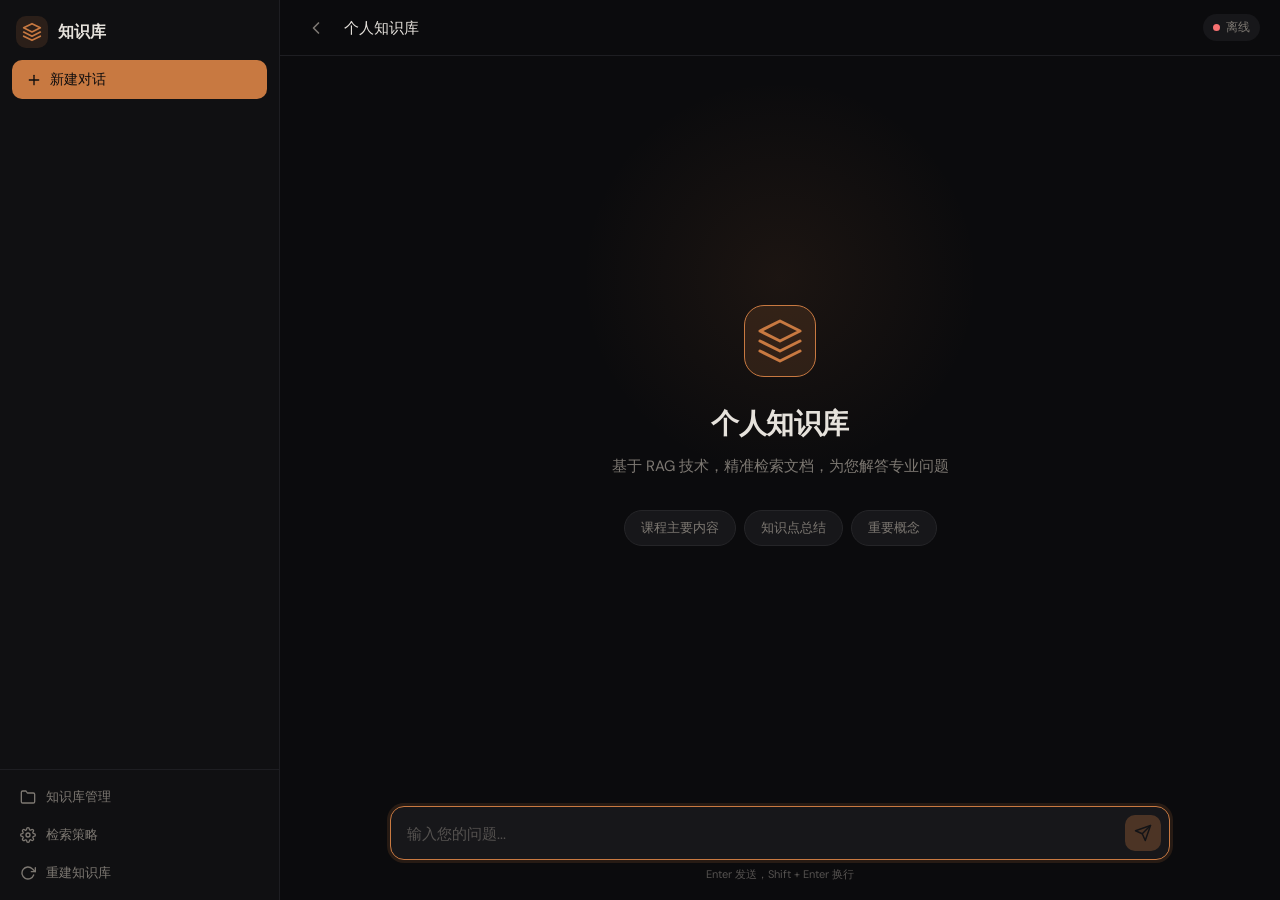
==== web/index.html @ 2bc05cbd "refactor: 重构项目为个人知识库，新增流式输出功能 1. 全局重命名项目从"智能课程助手"为"个人知识库"，包括所有文档、界面和提示词 2. 重构API配置为通用OpenAI兼容模式，替换原有" ====
<!DOCTYPE html>
<html lang="zh-CN">
<head>
    <meta charset="UTF-8">
    <meta name="viewport" content="width=device-width, initial-scale=1.0">
    <title>个人知识库</title>
    <link rel="preconnect" href="https://fonts.googleapis.com">
    <link rel="preconnect" href="https://fonts.gstatic.com" crossorigin>
    <link href="https://fonts.googleapis.com/css2?family=Outfit:wght@300;400;500;600;700&family=DM+Sans:ital,wght@0,300;0,400;0,500;1,400&display=swap" rel="stylesheet">
    <link rel="stylesheet" href="styles.css">
</head>
<body>
    <div class="app">
        <!-- 侧边栏 -->
        <aside class="sidebar" id="sidebar">
            <div class="sidebar-header">
                <div class="logo">
                    <div class="logo-icon">
                        <svg width="20" height="20" viewBox="0 0 24 24" fill="none" stroke="currentColor" stroke-width="2" stroke-linecap="round" stroke-linejoin="round">
                            <path d="M12 2L2 7l10 5 10-5-10-5z"/>
                            <path d="M2 17l10 5 10-5"/>
                            <path d="M2 12l10 5 10-5"/>
                        </svg>
                    </div>
                    <span class="logo-text">知识库</span>
                </div>
            </div>

            <button class="new-chat-btn" id="newChatBtn">
                <svg width="16" height="16" viewBox="0 0 24 24" fill="none" stroke="currentColor" stroke-width="2" stroke-linecap="round" stroke-linejoin="round">
                    <line x1="12" y1="5" x2="12" y2="19"/>
                    <line x1="5" y1="12" x2="19" y2="12"/>
                </svg>
                <span>新建对话</span>
            </button>

            <div class="session-list" id="sessionList">
                <!-- 动态填充 -->
            </div>

            <div class="sidebar-footer">
                <button class="sidebar-footer-btn" id="kbManageBtn" title="知识库管理">
                    <svg width="16" height="16" viewBox="0 0 24 24" fill="none" stroke="currentColor" stroke-width="2" stroke-linecap="round" stroke-linejoin="round">
                        <path d="M22 19a2 2 0 0 1-2 2H4a2 2 0 0 1-2-2V5a2 2 0 0 1 2-2h5l2 3h9a2 2 0 0 1 2 2z"/>
                    </svg>
                    <span>知识库管理</span>
                </button>
                <button class="sidebar-footer-btn" id="settingsBtn" title="检索策略设置">
                    <svg width="16" height="16" viewBox="0 0 24 24" fill="none" stroke="currentColor" stroke-width="2" stroke-linecap="round" stroke-linejoin="round">
                        <circle cx="12" cy="12" r="3"/>
                        <path d="M19.4 15a1.65 1.65 0 0 0 .33 1.82l.06.06a2 2 0 0 1-2.83 2.83l-.06-.06a1.65 1.65 0 0 0-1.82-.33 1.65 1.65 0 0 0-1 1.51V21a2 2 0 0 1-4 0v-.09A1.65 1.65 0 0 0 9 19.4a1.65 1.65 0 0 0-1.82.33l-.06.06a2 2 0 0 1-2.83-2.83l.06-.06A1.65 1.65 0 0 0 4.68 15a1.65 1.65 0 0 0-1.51-1H3a2 2 0 0 1 0-4h.09A1.65 1.65 0 0 0 4.6 9a1.65 1.65 0 0 0-.33-1.82l-.06-.06a2 2 0 0 1 2.83-2.83l.06.06A1.65 1.65 0 0 0 9 4.68a1.65 1.65 0 0 0 1-1.51V3a2 2 0 0 1 4 0v.09a1.65 1.65 0 0 0 1 1.51 1.65 1.65 0 0 0 1.82-.33l.06-.06a2 2 0 0 1 2.83 2.83l-.06.06A1.65 1.65 0 0 0 19.4 9a1.65 1.65 0 0 0 1.51 1H21a2 2 0 0 1 0 4h-.09a1.65 1.65 0 0 0-1.51 1z"/>
                    </svg>
                    <span>检索策略</span>
                </button>
                <button class="sidebar-footer-btn" id="rebuildBtn" title="重建知识库">
                    <svg width="16" height="16" viewBox="0 0 24 24" fill="none" stroke="currentColor" stroke-width="2" stroke-linecap="round" stroke-linejoin="round">
                        <polyline points="23 4 23 10 17 10"/>
                        <path d="M20.49 15a9 9 0 1 1-2.12-9.36L23 10"/>
                    </svg>
                    <span>重建知识库</span>
                </button>
            </div>
        </aside>

        <!-- 主内容区 -->
        <main class="main">
            <!-- 顶部栏 -->
            <header class="topbar">
                <button class="btn-icon menu-btn" id="menuBtn" title="切换侧边栏">
                    <svg width="20" height="20" viewBox="0 0 24 24" fill="none" stroke="currentColor" stroke-width="2" stroke-linecap="round" stroke-linejoin="round">
                        <polyline points="15 18 9 12 15 6"/>
                    </svg>
                </button>
                <div class="topbar-title" id="topbarTitle">个人知识库</div>
                <div class="topbar-status" id="healthIndicator">
                    <span class="status-dot"></span>
                    <span class="status-text">检查中...</span>
                </div>
            </header>

            <!-- 聊天区域 -->
            <div class="chat" id="chat">
                <div class="chat-messages" id="chatMessages">
                    <!-- 欢迎页 -->
                    <div class="welcome" id="welcome">
                        <div class="welcome-glow"></div>
                        <div class="welcome-icon">
                            <svg width="48" height="48" viewBox="0 0 24 24" fill="none" stroke="currentColor" stroke-width="1.5" stroke-linecap="round" stroke-linejoin="round">
                                <path d="M12 2L2 7l10 5 10-5-10-5z"/>
                                <path d="M2 17l10 5 10-5"/>
                                <path d="M2 12l10 5 10-5"/>
                            </svg>
                        </div>
                        <h2>个人知识库</h2>
                        <p>基于 RAG 技术，精准检索文档，为您解答专业问题</p>
                        <div class="welcome-chips">
                            <button class="chip" data-question="这门课程的主要内容是什么？">课程主要内容</button>
                            <button class="chip" data-question="请总结一下最近讲的知识点">知识点总结</button>
                            <button class="chip" data-question="有哪些重要的概念需要掌握？">重要概念</button>
                        </div>
                    </div>
                </div>
            </div>

            <!-- 输入区域 -->
            <div class="input-area">
                <div class="input-wrapper">
                    <textarea
                        id="questionInput"
                        placeholder="输入您的问题..."
                        rows="1"
                    ></textarea>
                    <button class="send-btn" id="sendBtn" disabled>
                        <svg width="18" height="18" viewBox="0 0 24 24" fill="none" stroke="currentColor" stroke-width="2" stroke-linecap="round" stroke-linejoin="round">
                            <line x1="22" y1="2" x2="11" y2="13"/>
                            <polygon points="22 2 15 22 11 13 2 9 22 2"/>
                        </svg>
                    </button>
                </div>
                <div class="input-hint">Enter 发送，Shift + Enter 换行</div>
            </div>
        </main>

        <!-- 设置面板 -->
        <div class="settings-overlay" id="settingsOverlay">
            <div class="settings-panel" id="settingsPanel">
                <div class="settings-header">
                    <h3>设置</h3>
                    <button class="btn-icon" id="settingsClose">
                        <svg width="18" height="18" viewBox="0 0 24 24" fill="none" stroke="currentColor" stroke-width="2" stroke-linecap="round" stroke-linejoin="round">
                            <line x1="18" y1="6" x2="6" y2="18"/>
                            <line x1="6" y1="6" x2="18" y2="18"/>
                        </svg>
                    </button>
                </div>
                <!-- Tab 标签 -->
                <div class="settings-tabs">
                    <button class="settings-tab active" data-tab="model">模型设置</button>
                    <button class="settings-tab" data-tab="strategy">检索策略</button>
                </div>

                <!-- 模型设置 Tab -->
                <div class="settings-body tab-panel active" id="tabModel">
                    <div class="settings-section-title">LLM 模型</div>
                    <div class="setting-group">
                        <label for="cfgLlmModel">模型名称</label>
                        <input type="text" class="setting-input" id="cfgLlmModel" placeholder="qwen3.5-122b-a10b">
                    </div>
                    <div class="setting-group">
                        <label for="cfgLlmBaseUrl">Base URL</label>
                        <input type="text" class="setting-input" id="cfgLlmBaseUrl" placeholder="OpenAI 兼容 LLM API 地址">
                    </div>
                    <div class="setting-group">
                        <label for="cfgLlmApiKey">API Key</label>
                        <div class="input-with-toggle">
                            <input type="password" class="setting-input" id="cfgLlmApiKey" placeholder="留空则不修改">
                            <button class="btn-icon toggle-key-btn" type="button" title="显示/隐藏">
                                <svg width="16" height="16" viewBox="0 0 24 24" fill="none" stroke="currentColor" stroke-width="2" stroke-linecap="round" stroke-linejoin="round"><path d="M1 12s4-8 11-8 11 8 11 8-4 8-11 8-11-8-11-8z"/><circle cx="12" cy="12" r="3"/></svg>
                            </button>
                        </div>
                    </div>
                    <div class="settings-section-title">Embedding 模型</div>
                    <div class="setting-group">
                        <label for="cfgEmbModel">模型名称</label>
                        <input type="text" class="setting-input" id="cfgEmbModel" placeholder="BAAI/bge-m3">
                    </div>
                    <div class="setting-group">
                        <label for="cfgEmbBaseUrl">Base URL</label>
                        <input type="text" class="setting-input" id="cfgEmbBaseUrl" placeholder="OpenAI 兼容嵌入 API 地址">
                    </div>
                    <div class="setting-group">
                        <label for="cfgEmbApiKey">API Key</label>
                        <div class="input-with-toggle">
                            <input type="password" class="setting-input" id="cfgEmbApiKey" placeholder="留空则不修改">
                            <button class="btn-icon toggle-key-btn" type="button" title="显示/隐藏">
                                <svg width="16" height="16" viewBox="0 0 24 24" fill="none" stroke="currentColor" stroke-width="2" stroke-linecap="round" stroke-linejoin="round"><path d="M1 12s4-8 11-8 11 8 11 8-4 8-11 8-11-8-11-8z"/><circle cx="12" cy="12" r="3"/></svg>
                            </button>
                        </div>
                    </div>
                    <div class="settings-section-title">Reranker</div>
                    <div class="setting-group">
                        <label for="cfgRerankerModel">模型名称</label>
                        <input type="text" class="setting-input" id="cfgRerankerModel" placeholder="BAAI/bge-reranker-v2-m3">
                    </div>
                    <button class="save-config-btn" id="saveConfigBtn" type="button">保存配置</button>
                </div>

                <!-- 检索策略 Tab -->
                <div class="settings-body tab-panel" id="tabStrategy">
                    <div class="setting-group">
                        <label>检索方式</label>
                        <div class="custom-select" id="retrievalStrategySelect" data-value="default">
                            <button class="custom-select-trigger" type="button">
                                <span class="custom-select-label">默认（向量检索）</span>
                                <svg class="custom-select-arrow" width="12" height="8" viewBox="0 0 12 8"><path d="M1 1.5L6 6.5L11 1.5" stroke="currentColor" stroke-width="1.5" stroke-linecap="round" stroke-linejoin="round" fill="none"/></svg>
                            </button>
                            <div class="custom-select-menu">
                                <div class="custom-select-option selected" data-value="default">
                                    <span class="option-label">默认（向量检索）</span>
                                    <span class="option-info" data-tip="使用 FAISS 向量相似度搜索，将问题与文档片段进行语义匹配，适合大多数场景">?</span>
                                </div>
                                <div class="custom-select-option" data-value="hybrid">
                                    <span class="option-label">混合检索（向量 + BM25）</span>
                                    <span class="option-info" data-tip="结合向量语义检索与 BM25 关键词检索，通过 RRF 融合排序，对专有名词和精确匹配更有效">?</span>
                                </div>
                            </div>
                        </div>
                    </div>
                    <div class="setting-group">
                        <label>预检索优化</label>
                        <div class="custom-select" id="preRetrievalSelect" data-value="none">
                            <button class="custom-select-trigger" type="button">
                                <span class="custom-select-label">无</span>
                                <svg class="custom-select-arrow" width="12" height="8" viewBox="0 0 12 8"><path d="M1 1.5L6 6.5L11 1.5" stroke="currentColor" stroke-width="1.5" stroke-linecap="round" stroke-linejoin="round" fill="none"/></svg>
                            </button>
                            <div class="custom-select-menu">
                                <div class="custom-select-option selected" data-value="none">
                                    <span class="option-label">无</span>
                                    <span class="option-info" data-tip="直接使用原始问题进行检索，不做任何预处理">?</span>
                                </div>
                                <div class="custom-select-option" data-value="rewrite">
                                    <span class="option-label">查询改写</span>
                                    <span class="option-info" data-tip="由 LLM 将口语化问题改写为规范检索词，消除指代歧义、补全省略上下文，适合多轮追问">?</span>
                                </div>
                                <div class="custom-select-option" data-value="hyde">
                                    <span class="option-label">HyDE</span>
                                    <span class="option-info" data-tip="LLM 先生成一段假设性回答，再用该回答的向量去检索，提升语义匹配精度。注意：与混合检索互斥">?</span>
                                </div>
                            </div>
                        </div>
                    </div>
                    <div class="setting-group">
                        <label>后检索优化</label>
                        <div class="custom-select" id="postRetrievalSelect" data-value="none">
                            <button class="custom-select-trigger" type="button">
                                <span class="custom-select-label">无</span>
                                <svg class="custom-select-arrow" width="12" height="8" viewBox="0 0 12 8"><path d="M1 1.5L6 6.5L11 1.5" stroke="currentColor" stroke-width="1.5" stroke-linecap="round" stroke-linejoin="round" fill="none"/></svg>
                            </button>
                            <div class="custom-select-menu">
                                <div class="custom-select-option selected" data-value="none">
                                    <span class="option-label">无</span>
                                    <span class="option-info" data-tip="直接使用检索返回的文档片段，不做额外排序">?</span>
                                </div>
                                <div class="custom-select-option" data-value="rerank">
                                    <span class="option-label">重排序</span>
                                    <span class="option-info" data-tip="使用 BGE-Reranker 交叉编码器对候选文档精排，保留最相关的 Top3，显著提升答案准确率">?</span>
                                </div>
                            </div>
                        </div>
                    </div>
                    <div class="strategy-conflict" id="strategyConflict">
                        <div class="conflict-icon">!</div>
                        <div class="conflict-text">
                            <strong>策略冲突</strong>
                            <span id="strategyConflictMsg">HyDE 与混合检索互斥：HyDE 会将问题替换为假设答案的向量，此时混合检索的 BM25 关键词匹配将失效，因此两者不能同时启用。</span>
                        </div>
                    </div>
                </div>
            </div>
        </div>

        <!-- 知识库管理面板 -->
        <div class="kb-overlay" id="kbOverlay">
            <div class="kb-panel" id="kbPanel">
                <div class="kb-panel-header">
                    <h3>知识库管理</h3>
                    <button class="btn-icon" id="kbClose">
                        <svg width="18" height="18" viewBox="0 0 24 24" fill="none" stroke="currentColor" stroke-width="2" stroke-linecap="round" stroke-linejoin="round">
                            <line x1="18" y1="6" x2="6" y2="18"/>
                            <line x1="6" y1="6" x2="18" y2="18"/>
                        </svg>
                    </button>
                </div>
                <div class="kb-panel-body">
                    <div class="kb-upload-area" id="kbUploadArea">
                        <svg width="32" height="32" viewBox="0 0 24 24" fill="none" stroke="currentColor" stroke-width="1.5" stroke-linecap="round" stroke-linejoin="round">
                            <path d="M21 15v4a2 2 0 0 1-2 2H5a2 2 0 0 1-2-2v-4"/>
                            <polyline points="17 8 12 3 7 8"/>
                            <line x1="12" y1="3" x2="12" y2="15"/>
                        </svg>
                        <p>拖拽文件到此处，或点击选择文件</p>
                        <span class="kb-upload-hint">支持 PDF / PPTX / DOCX / MD 格式</span>
                        <input type="file" id="kbFileInput" accept=".pdf,.pptx,.docx,.md" multiple hidden>
                    </div>
                    <div class="kb-file-section">
                        <div class="kb-file-section-title">文档列表</div>
                        <div class="kb-file-list" id="kbFileList">
                            <!-- 动态填充 -->
                        </div>
                    </div>
                </div>
            </div>
        </div>

        <!-- 侧边栏遮罩（移动端） -->
        <div class="sidebar-overlay" id="sidebarOverlay"></div>
    </div>

    <!-- Toast 通知 -->
    <div class="toast-container" id="toastContainer"></div>

    <script src="app.js"></script>
</body>
</html>
---- web/styles.css ----
/* ============================================================
   Design Tokens
   ============================================================ */
:root {
    /* Backgrounds */
    --bg-base: #0b0b0d;
    --bg-sidebar: #101012;
    --bg-surface: #17171a;
    --bg-elevated: #1e1e22;
    --bg-hover: #222226;
    --bg-active: #2a2a2e;

    /* Borders */
    --border-subtle: #1e1e22;
    --border-default: #252528;
    --border-strong: #333338;

    /* Accent — copper amber */
    --accent: #c87941;
    --accent-hover: #d48a52;
    --accent-dim: rgba(200, 121, 65, 0.15);
    --accent-glow: rgba(200, 121, 65, 0.25);

    /* Text */
    --text-primary: #e6e2dc;
    --text-secondary: #7d7872;
    --text-tertiary: #555250;
    --text-inverse: #0b0b0d;

    /* Status */
    --green: #4ade80;
    --green-dim: rgba(74, 222, 128, 0.12);
    --red: #f87171;
    --red-dim: rgba(248, 113, 113, 0.12);

    /* Typography */
    --font-display: 'Outfit', sans-serif;
    --font-body: 'DM Sans', 'PingFang SC', 'Microsoft YaHei', sans-serif;

    /* Spacing */
    --sidebar-w: 280px;
    --topbar-h: 56px;
    --input-area-h: 120px;

    /* Radius */
    --r-sm: 6px;
    --r-md: 10px;
    --r-lg: 14px;
    --r-xl: 20px;
    --r-full: 9999px;

    /* Transitions */
    --ease: cubic-bezier(0.4, 0, 0.2, 1);
    --t-fast: 150ms var(--ease);
    --t-normal: 250ms var(--ease);
    --t-slow: 400ms var(--ease);
}

/* ============================================================
   Reset & Base
   ============================================================ */
*, *::before, *::after {
    margin: 0;
    padding: 0;
    box-sizing: border-box;
}

html, body {
    height: 100%;
    overflow: hidden;
}

body {
    font-family: var(--font-body);
    font-size: 15px;
    line-height: 1.6;
    color: var(--text-primary);
    background: var(--bg-base);
    -webkit-font-smoothing: antialiased;
    -moz-osx-font-smoothing: grayscale;
}

::selection {
    background: var(--accent-dim);
    color: var(--text-primary);
}

::-webkit-scrollbar {
    width: 5px;
}

::-webkit-scrollbar-track {
    background: transparent;
}

::-webkit-scrollbar-thumb {
    background: var(--border-strong);
    border-radius: var(--r-full);
}

::-webkit-scrollbar-thumb:hover {
    background: var(--text-tertiary);
}

/* ============================================================
   App Layout
   ============================================================ */
.app {
    display: flex;
    height: 100vh;
    width: 100%;
}

/* ============================================================
   Sidebar
   ============================================================ */
.sidebar {
    width: var(--sidebar-w);
    min-width: var(--sidebar-w);
    height: 100vh;
    background: var(--bg-sidebar);
    border-right: 1px solid var(--border-subtle);
    display: flex;
    flex-direction: column;
    transition: transform var(--t-normal), opacity var(--t-normal);
    z-index: 100;
}

.sidebar.collapsed {
    transform: translateX(-100%);
    opacity: 0;
    position: absolute;
    pointer-events: none;
}

.sidebar-header {
    display: flex;
    align-items: center;
    justify-content: space-between;
    padding: 16px 16px 12px;
    flex-shrink: 0;
}

.logo {
    display: flex;
    align-items: center;
    gap: 10px;
}

.logo-icon {
    width: 32px;
    height: 32px;
    display: flex;
    align-items: center;
    justify-content: center;
    background: var(--accent-dim);
    border-radius: var(--r-md);
    color: var(--accent);
}

.logo-text {
    font-family: var(--font-display);
    font-size: 16px;
    font-weight: 600;
    letter-spacing: -0.01em;
}

.btn-icon {
    width: 32px;
    height: 32px;
    display: flex;
    align-items: center;
    justify-content: center;
    background: none;
    border: none;
    color: var(--text-secondary);
    border-radius: var(--r-sm);
    cursor: pointer;
    transition: background var(--t-fast), color var(--t-fast);
}

.btn-icon:hover {
    background: var(--bg-hover);
    color: var(--text-primary);
}

.new-chat-btn {
    display: flex;
    align-items: center;
    gap: 8px;
    margin: 0 12px 12px;
    padding: 10px 14px;
    background: var(--accent);
    color: var(--text-inverse);
    border: none;
    border-radius: var(--r-md);
    font-family: var(--font-body);
    font-size: 14px;
    font-weight: 500;
    cursor: pointer;
    transition: background var(--t-fast), transform var(--t-fast), box-shadow var(--t-fast);
}

.new-chat-btn:hover {
    background: var(--accent-hover);
    transform: translateY(-1px);
    box-shadow: 0 4px 16px var(--accent-glow);
}

.new-chat-btn:active {
    transform: translateY(0);
}

/* Session List */
.session-list {
    flex: 1;
    overflow-y: auto;
    padding: 0 8px;
}

.session-group-label {
    padding: 12px 12px 6px;
    font-size: 11px;
    font-weight: 600;
    text-transform: uppercase;
    letter-spacing: 0.08em;
    color: var(--text-tertiary);
}

.session-item {
    display: flex;
    align-items: center;
    gap: 10px;
    padding: 10px 12px;
    border-radius: var(--r-md);
    cursor: pointer;
    transition: background var(--t-fast);
    position: relative;
    margin-bottom: 2px;
}

.session-item:hover {
    background: var(--bg-hover);
}

.session-item.active {
    background: var(--bg-active);
}

.session-item.active::before {
    content: '';
    position: absolute;
    left: 0;
    top: 50%;
    transform: translateY(-50%);
    width: 3px;
    height: 20px;
    background: var(--accent);
    border-radius: 0 var(--r-sm) var(--r-sm) 0;
}

.session-item-icon {
    flex-shrink: 0;
    width: 18px;
    height: 18px;
    color: var(--text-tertiary);
}

.session-item-content {
    flex: 1;
    min-width: 0;
}

.session-item-title {
    font-size: 13px;
    font-weight: 450;
    color: var(--text-primary);
    white-space: nowrap;
    overflow: hidden;
    text-overflow: ellipsis;
}

.session-item-meta {
    font-size: 11px;
    color: var(--text-tertiary);
    margin-top: 1px;
}

.session-item-delete {
    flex-shrink: 0;
    width: 24px;
    height: 24px;
    display: flex;
    align-items: center;
    justify-content: center;
    background: none;
    border: none;
    color: var(--text-tertiary);
    border-radius: var(--r-sm);
    cursor: pointer;
    opacity: 0;
    transition: opacity var(--t-fast), background var(--t-fast), color var(--t-fast);
}

.session-item:hover .session-item-delete {
    opacity: 1;
}

.session-item-delete:hover {
    background: var(--red-dim);
    color: var(--red);
}

.session-list-empty {
    display: flex;
    flex-direction: column;
    align-items: center;
    justify-content: center;
    padding: 40px 20px;
    text-align: center;
}

.session-list-empty svg {
    color: var(--text-tertiary);
    margin-bottom: 12px;
    opacity: 0.5;
}

.session-list-empty p {
    font-size: 13px;
    color: var(--text-tertiary);
    line-height: 1.5;
}

/* Sidebar Footer */
.sidebar-footer {
    padding: 8px;
    border-top: 1px solid var(--border-subtle);
    flex-shrink: 0;
}

.sidebar-footer-btn {
    display: flex;
    align-items: center;
    gap: 10px;
    width: 100%;
    padding: 10px 12px;
    background: none;
    border: none;
    color: var(--text-secondary);
    font-family: var(--font-body);
    font-size: 13px;
    border-radius: var(--r-md);
    cursor: pointer;
    transition: background var(--t-fast), color var(--t-fast);
}

.sidebar-footer-btn:hover {
    background: var(--bg-hover);
    color: var(--text-primary);
}

.sidebar-footer-btn svg {
    flex-shrink: 0;
}

/* ============================================================
   Main Content
   ============================================================ */
.main {
    flex: 1;
    display: flex;
    flex-direction: column;
    min-width: 0;
    height: 100vh;
    position: relative;
}

/* Topbar */
.topbar {
    height: var(--topbar-h);
    display: flex;
    align-items: center;
    gap: 12px;
    padding: 0 20px;
    border-bottom: 1px solid var(--border-subtle);
    flex-shrink: 0;
    background: var(--bg-base);
    z-index: 10;
}

.menu-btn {
    display: flex;
}

.menu-btn svg {
    transition: transform var(--t-fast);
}

.menu-btn.flipped svg {
    transform: rotate(180deg);
}

.topbar-title {
    flex: 1;
    font-family: var(--font-display);
    font-size: 15px;
    font-weight: 500;
    color: var(--text-primary);
    white-space: nowrap;
    overflow: hidden;
    text-overflow: ellipsis;
}

.topbar-status {
    display: flex;
    align-items: center;
    gap: 6px;
    padding: 4px 10px;
    background: var(--bg-surface);
    border-radius: var(--r-full);
    font-size: 12px;
    color: var(--text-secondary);
    flex-shrink: 0;
}

.status-dot {
    width: 7px;
    height: 7px;
    border-radius: 50%;
    background: var(--text-tertiary);
    transition: background var(--t-normal);
}

.topbar-status.online .status-dot {
    background: var(--green);
    box-shadow: 0 0 6px var(--green);
}

.topbar-status.offline .status-dot {
    background: var(--red);
}

/* ============================================================
   Chat Area
   ============================================================ */
.chat {
    flex: 1;
    overflow: hidden;
    display: flex;
    flex-direction: column;
}

.chat-messages {
    flex: 1;
    overflow-y: auto;
    padding: 0;
    display: flex;
    flex-direction: column;
}

/* Welcome Screen */
.welcome {
    flex: 1;
    display: flex;
    flex-direction: column;
    align-items: center;
    justify-content: center;
    text-align: center;
    padding: 40px 24px;
    position: relative;
    animation: fadeInUp 0.6s var(--ease);
}

@keyframes fadeInUp {
    from {
        opacity: 0;
        transform: translateY(16px);
    }
    to {
        opacity: 1;
        transform: translateY(0);
    }
}

.welcome-glow {
    position: absolute;
    top: 30%;
    left: 50%;
    transform: translate(-50%, -50%);
    width: 400px;
    height: 400px;
    background: radial-gradient(circle, var(--accent-dim) 0%, transparent 70%);
    pointer-events: none;
    opacity: 0.6;
}

.welcome-icon {
    width: 72px;
    height: 72px;
    display: flex;
    align-items: center;
    justify-content: center;
    background: var(--accent-dim);
    border: 1px solid var(--accent);
    border-radius: var(--r-xl);
    color: var(--accent);
    margin-bottom: 24px;
    position: relative;
    z-index: 1;
    animation: float 4s ease-in-out infinite;
}

@keyframes float {
    0%, 100% { transform: translateY(0); }
    50% { transform: translateY(-8px); }
}

.welcome h2 {
    font-family: var(--font-display);
    font-size: 28px;
    font-weight: 600;
    letter-spacing: -0.02em;
    margin-bottom: 8px;
    position: relative;
    z-index: 1;
}

.welcome p {
    font-size: 15px;
    color: var(--text-secondary);
    max-width: 400px;
    margin-bottom: 32px;
    position: relative;
    z-index: 1;
}

.welcome-chips {
    display: flex;
    flex-wrap: wrap;
    gap: 8px;
    justify-content: center;
    position: relative;
    z-index: 1;
}

.chip {
    padding: 8px 16px;
    background: var(--bg-surface);
    border: 1px solid var(--border-default);
    border-radius: var(--r-full);
    color: var(--text-secondary);
    font-family: var(--font-body);
    font-size: 13px;
    cursor: pointer;
    transition: background var(--t-fast), border-color var(--t-fast), color var(--t-fast);
}

.chip:hover {
    background: var(--bg-hover);
    border-color: var(--accent);
    color: var(--text-primary);
}

/* Messages */
.message {
    display: flex;
    gap: 14px;
    padding: 24px 0;
    max-width: 780px;
    width: 100%;
    margin: 0 auto;
    padding-left: 24px;
    padding-right: 24px;
    animation: msgIn 0.3s var(--ease);
}

@keyframes msgIn {
    from {
        opacity: 0;
        transform: translateY(8px);
    }
    to {
        opacity: 1;
        transform: translateY(0);
    }
}

.message + .message {
    border-top: 1px solid var(--border-subtle);
}

.message-avatar {
    flex-shrink: 0;
    width: 32px;
    height: 32px;
    border-radius: var(--r-md);
    display: flex;
    align-items: center;
    justify-content: center;
    font-size: 14px;
}

.message.user .message-avatar {
    background: var(--accent-dim);
    color: var(--accent);
}

.message.assistant .message-avatar {
    background: linear-gradient(135deg, #c87941 0%, #a85d30 100%);
    color: #fff;
}

.message-body {
    flex: 1;
    min-width: 0;
}

.message-role {
    font-size: 12px;
    font-weight: 600;
    text-transform: uppercase;
    letter-spacing: 0.05em;
    margin-bottom: 4px;
}

.message.user .message-role {
    color: var(--accent);
}

.message.assistant .message-role {
    color: var(--text-secondary);
}

.message-content {
    font-size: 15px;
    line-height: 1.7;
    color: var(--text-primary);
    word-break: break-word;
}

.message-content p {
    margin-bottom: 0.6em;
}

.message-content p:last-child {
    margin-bottom: 0;
}

.message-content ul, .message-content ol {
    margin: 0.4em 0 0.6em 1.4em;
}

.message-content li {
    margin-bottom: 0.25em;
}

.message-content code {
    background: var(--bg-surface);
    padding: 2px 6px;
    border-radius: var(--r-sm);
    font-size: 0.9em;
    font-family: 'JetBrains Mono', 'Fira Code', monospace;
    color: var(--accent-hover);
}

.message-content pre {
    background: var(--bg-surface);
    border: 1px solid var(--border-default);
    border-radius: var(--r-md);
    padding: 14px 16px;
    margin: 0.6em 0;
    overflow-x: auto;
}

.message-content pre code {
    background: none;
    padding: 0;
    font-size: 13px;
    color: var(--text-primary);
}

.message-content blockquote {
    border-left: 3px solid var(--accent);
    padding-left: 14px;
    margin: 0.6em 0;
    color: var(--text-secondary);
}

.message-content strong {
    font-weight: 600;
    color: var(--text-primary);
}

.message-content table {
    width: 100%;
    border-collapse: collapse;
    margin: 0.6em 0;
    font-size: 14px;
}

.message-content th, .message-content td {
    padding: 8px 12px;
    border: 1px solid var(--border-default);
    text-align: left;
}

.message-content th {
    background: var(--bg-surface);
    font-weight: 600;
}

/* Error message */
.message.error .message-content {
    color: var(--red);
    background: var(--red-dim);
    padding: 10px 14px;
    border-radius: var(--r-md);
    border: 1px solid rgba(248, 113, 113, 0.15);
    font-size: 14px;
}

/* Sources */
.message-sources {
    margin-top: 12px;
    padding-top: 10px;
    border-top: 1px solid var(--border-subtle);
}

.sources-toggle {
    display: inline-flex;
    align-items: center;
    gap: 4px;
    background: none;
    border: none;
    color: var(--text-tertiary);
    font-family: var(--font-body);
    font-size: 12px;
    cursor: pointer;
    padding: 4px 0;
    transition: color var(--t-fast);
}

.sources-toggle:hover {
    color: var(--accent);
}

.sources-toggle svg {
    transition: transform var(--t-fast);
}

.sources-toggle.open svg {
    transform: rotate(180deg);
}

.sources-list {
    display: none;
    margin-top: 8px;
}

.sources-list.open {
    display: block;
}

.source-item {
    font-size: 12px;
    color: var(--text-tertiary);
    padding: 4px 0;
    padding-left: 12px;
    position: relative;
}

.source-item::before {
    content: '';
    position: absolute;
    left: 0;
    top: 10px;
    width: 4px;
    height: 4px;
    background: var(--accent);
    border-radius: 50%;
}

/* Typing indicator */
.typing-indicator {
    display: flex;
    align-items: center;
    gap: 14px;
    padding: 24px;
    max-width: 780px;
    width: 100%;
    margin: 0 auto;
    animation: msgIn 0.3s var(--ease);
}

.typing-dots {
    display: flex;
    gap: 4px;
    padding: 10px 14px;
    background: var(--bg-surface);
    border-radius: var(--r-lg);
    border: 1px solid var(--border-default);
}

.typing-dots span {
    width: 6px;
    height: 6px;
    background: var(--accent);
    border-radius: 50%;
    animation: dotPulse 1.4s infinite ease-in-out;
}

.typing-dots span:nth-child(2) { animation-delay: 0.15s; }
.typing-dots span:nth-child(3) { animation-delay: 0.3s; }

@keyframes dotPulse {
    0%, 60%, 100% {
        transform: scale(0.6);
        opacity: 0.4;
    }
    30% {
        transform: scale(1);
        opacity: 1;
    }
}

/* ============================================================
   Sources Panel
   ============================================================ */
.sources-panel {
    margin-top: 12px;
}

.sources-toggle {
    display: inline-flex;
    align-items: center;
    gap: 5px;
    background: none;
    border: none;
    color: var(--text-tertiary);
    font-family: var(--font-body);
    font-size: 12px;
    cursor: pointer;
    padding: 4px 0;
    transition: color var(--t-fast);
}

.sources-toggle:hover {
    color: var(--accent);
}

.sources-toggle svg {
    transition: transform var(--t-fast);
}

.sources-toggle.open svg {
    transform: rotate(180deg);
}

.sources-list {
    display: none;
    margin-top: 8px;
    padding: 12px;
    background: var(--bg-surface);
    border: 1px solid var(--border-default);
    border-radius: var(--r-lg);
    max-height: 360px;
    overflow-y: auto;
}

.sources-list.open {
    display: block;
    animation: fadeInUp 0.2s var(--ease);
}

.source-item {
    padding: 10px 0;
    border-bottom: 1px solid var(--border-subtle);
}

.source-item:last-child {
    border-bottom: none;
    padding-bottom: 0;
}

.source-item:first-child {
    padding-top: 0;
}

.source-header {
    display: flex;
    align-items: center;
    gap: 8px;
    margin-bottom: 6px;
    flex-wrap: wrap;
}

.source-rank {
    font-size: 11px;
    font-weight: 700;
    color: var(--accent);
    background: var(--accent-dim);
    padding: 1px 6px;
    border-radius: var(--r-sm);
    flex-shrink: 0;
}

.source-file {
    font-size: 12px;
    color: var(--text-secondary);
    white-space: nowrap;
    overflow: hidden;
    text-overflow: ellipsis;
}

.source-badges {
    display: flex;
    gap: 4px;
    flex-shrink: 0;
    margin-left: auto;
    flex-wrap: wrap;
}

.source-badge {
    font-size: 11px;
    padding: 1px 6px;
    border-radius: var(--r-sm);
    white-space: nowrap;
    cursor: help;
}

.source-badge.score-vector {
    color: #60a5fa;
    background: rgba(96, 165, 250, 0.1);
}

.source-badge.score-rrf {
    color: #a78bfa;
    background: rgba(167, 139, 250, 0.1);
}

.source-badge.score-rerank {
    color: var(--green);
    background: var(--green-dim);
}

.source-text {
    font-size: 12px;
    line-height: 1.6;
    color: var(--text-tertiary);
    display: -webkit-box;
    -webkit-line-clamp: 4;
    -webkit-box-orient: vertical;
    overflow: hidden;
}

/* ============================================================
   Input Area
   ============================================================ */
.input-area {
    padding: 12px 24px 16px;
    flex-shrink: 0;
    background: var(--bg-base);
}

.input-wrapper {
    display: flex;
    align-items: flex-end;
    gap: 8px;
    background: var(--bg-surface);
    border: 1px solid var(--border-default);
    border-radius: var(--r-lg);
    padding: 8px 8px 8px 16px;
    transition: border-color var(--t-fast), box-shadow var(--t-fast);
    max-width: 780px;
    margin: 0 auto;
}

.input-wrapper:focus-within {
    border-color: var(--accent);
    box-shadow: 0 0 0 3px var(--accent-dim);
}

.input-wrapper textarea {
    flex: 1;
    background: none;
    border: none;
    outline: none;
    color: var(--text-primary);
    font-family: var(--font-body);
    font-size: 15px;
    line-height: 1.5;
    resize: none;
    min-height: 24px;
    max-height: 150px;
    padding: 6px 0;
}

.input-wrapper textarea::placeholder {
    color: var(--text-tertiary);
}

.send-btn {
    flex-shrink: 0;
    width: 36px;
    height: 36px;
    display: flex;
    align-items: center;
    justify-content: center;
    background: var(--accent);
    color: var(--text-inverse);
    border: none;
    border-radius: var(--r-md);
    cursor: pointer;
    transition: background var(--t-fast), transform var(--t-fast), opacity var(--t-fast);
}

.send-btn:hover:not(:disabled) {
    background: var(--accent-hover);
    transform: scale(1.05);
}

.send-btn:active:not(:disabled) {
    transform: scale(0.95);
}

.send-btn:disabled {
    opacity: 0.3;
    cursor: not-allowed;
}

.input-hint {
    text-align: center;
    font-size: 11px;
    color: var(--text-tertiary);
    margin-top: 6px;
    max-width: 780px;
    margin-left: auto;
    margin-right: auto;
}

/* ============================================================
   Settings Panel
   ============================================================ */
.settings-overlay {
    position: fixed;
    inset: 0;
    background: rgba(0, 0, 0, 0.6);
    backdrop-filter: blur(4px);
    z-index: 200;
    display: flex;
    align-items: center;
    justify-content: center;
    opacity: 0;
    visibility: hidden;
    transition: opacity var(--t-normal), visibility var(--t-normal);
}

.settings-overlay.open {
    opacity: 1;
    visibility: visible;
}

.settings-panel {
    width: 420px;
    max-width: 90vw;
    background: var(--bg-surface);
    border: 1px solid var(--border-default);
    border-radius: var(--r-xl);
    box-shadow: 0 24px 80px rgba(0, 0, 0, 0.5);
    transform: scale(0.95) translateY(10px);
    transition: transform var(--t-normal);
}

.settings-overlay.open .settings-panel {
    transform: scale(1) translateY(0);
}

.settings-header {
    display: flex;
    align-items: center;
    justify-content: space-between;
    padding: 20px 24px 16px;
    border-bottom: 1px solid var(--border-subtle);
}

.settings-header h3 {
    font-family: var(--font-display);
    font-size: 17px;
    font-weight: 600;
}

/* Settings tabs */
.settings-tabs {
    display: flex;
    border-bottom: 1px solid var(--border-subtle);
    padding: 0 24px;
    gap: 4px;
}

.settings-tab {
    padding: 10px 16px;
    background: none;
    border: none;
    border-bottom: 2px solid transparent;
    color: var(--text-secondary);
    font-family: var(--font-body);
    font-size: 13px;
    font-weight: 500;
    cursor: pointer;
    transition: color var(--t-fast), border-color var(--t-fast);
    white-space: nowrap;
}

.settings-tab:hover {
    color: var(--text-primary);
}

.settings-tab.active {
    color: var(--accent);
    border-bottom-color: var(--accent);
}

/* Settings body / tab panels */
.settings-body {
    padding: 20px 24px 24px;
}

.tab-panel {
    display: none;
}

.tab-panel.active {
    display: block;
}

#tabModel {
    max-height: 55vh;
    overflow-y: auto;
}

.setting-group {
    margin-bottom: 20px;
}

.setting-group:last-of-type {
    margin-bottom: 0;
}

.setting-group label {
    display: block;
    font-size: 13px;
    font-weight: 500;
    color: var(--text-primary);
    margin-bottom: 6px;
}

/* Settings section title */
.settings-section-title {
    font-family: var(--font-display);
    font-size: 12px;
    font-weight: 600;
    text-transform: uppercase;
    letter-spacing: 0.08em;
    color: var(--text-tertiary);
    margin-top: 20px;
    margin-bottom: 8px;
    padding-bottom: 6px;
    border-bottom: 1px solid var(--border-subtle);
}

.settings-section-title:first-child {
    margin-top: 0;
}

/* Setting input */
.setting-input {
    width: 100%;
    padding: 10px 14px;
    background: var(--bg-elevated);
    border: 1px solid var(--border-default);
    border-radius: var(--r-lg);
    color: var(--text-primary);
    font-family: var(--font-body);
    font-size: 14px;
    transition: border-color var(--t-fast), box-shadow var(--t-fast);
}

.setting-input::placeholder {
    color: var(--text-tertiary);
}

.setting-input:focus {
    outline: none;
    border-color: var(--accent);
    box-shadow: 0 0 0 3px var(--accent-dim);
}

.input-with-toggle {
    position: relative;
    display: flex;
    align-items: center;
}

.input-with-toggle .setting-input {
    padding-right: 40px;
}

.toggle-key-btn {
    position: absolute;
    right: 6px;
    width: 28px;
    height: 28px;
}

/* Save config button */
.save-config-btn {
    width: 100%;
    padding: 10px 16px;
    margin-top: 16px;
    margin-bottom: 8px;
    background: var(--accent);
    color: var(--text-inverse);
    border: none;
    border-radius: var(--r-lg);
    font-family: var(--font-body);
    font-size: 14px;
    font-weight: 500;
    cursor: pointer;
    transition: background var(--t-fast), transform var(--t-fast), box-shadow var(--t-fast);
}

.save-config-btn:hover {
    background: var(--accent-hover);
    transform: translateY(-1px);
    box-shadow: 0 4px 16px var(--accent-glow);
}

.save-config-btn:active {
    transform: translateY(0);
}

.save-config-btn:disabled {
    opacity: 0.5;
    cursor: not-allowed;
    transform: none;
}

/* Custom Select Dropdown */
.custom-select {
    position: relative;
    width: 100%;
}

.custom-select-trigger {
    width: 100%;
    display: flex;
    align-items: center;
    justify-content: space-between;
    padding: 10px 14px;
    background: var(--bg-elevated);
    border: 1px solid var(--border-default);
    border-radius: var(--r-lg);
    color: var(--text-primary);
    font-family: var(--font-body);
    font-size: 14px;
    cursor: pointer;
    transition: border-color var(--t-fast), box-shadow var(--t-fast);
}

.custom-select-trigger:hover {
    border-color: var(--border-strong);
}

.custom-select.open .custom-select-trigger {
    border-color: var(--accent);
    box-shadow: 0 0 0 3px var(--accent-dim);
}

.custom-select-arrow {
    color: var(--text-tertiary);
    flex-shrink: 0;
    transition: transform var(--t-fast);
}

.custom-select.open .custom-select-arrow {
    transform: rotate(180deg);
}

.custom-select-menu {
    position: absolute;
    top: calc(100% + 6px);
    left: 0;
    right: 0;
    background: var(--bg-elevated);
    border: 1px solid var(--border-default);
    border-radius: var(--r-lg);
    padding: 4px;
    z-index: 10;
    opacity: 0;
    visibility: hidden;
    transform: translateY(-6px);
    transition: opacity var(--t-fast), transform var(--t-fast), visibility var(--t-fast);
    box-shadow: 0 12px 40px rgba(0, 0, 0, 0.5);
}

.custom-select.open .custom-select-menu {
    opacity: 1;
    visibility: visible;
    transform: translateY(0);
}

.custom-select-option {
    display: flex;
    align-items: center;
    justify-content: space-between;
    padding: 9px 12px;
    border-radius: var(--r-md);
    cursor: pointer;
    transition: background var(--t-fast);
    font-size: 14px;
    color: var(--text-secondary);
}

.custom-select-option:hover {
    background: var(--bg-hover);
    color: var(--text-primary);
}

.custom-select-option.selected {
    background: var(--accent-dim);
    color: var(--accent);
}

.option-label {
    flex: 1;
}

.option-info {
    flex-shrink: 0;
    width: 18px;
    height: 18px;
    display: flex;
    align-items: center;
    justify-content: center;
    font-size: 11px;
    font-weight: 600;
    color: var(--text-tertiary);
    background: var(--bg-surface);
    border: 1px solid var(--border-default);
    border-radius: 50%;
    cursor: help;
    position: relative;
    margin-left: 8px;
}

.option-info:hover {
    color: var(--accent);
    border-color: var(--accent);
}

/* Floating tooltip on info icon */
.option-info::after {
    content: attr(data-tip);
    position: absolute;
    bottom: calc(100% + 8px);
    right: -4px;
    width: 240px;
    padding: 10px 12px;
    background: var(--bg-base);
    border: 1px solid var(--border-strong);
    border-radius: var(--r-md);
    font-size: 12px;
    font-weight: 400;
    color: var(--text-primary);
    line-height: 1.5;
    white-space: normal;
    pointer-events: none;
    opacity: 0;
    transform: translateY(4px);
    transition: opacity var(--t-fast), transform var(--t-fast);
    box-shadow: 0 8px 24px rgba(0, 0, 0, 0.4);
    z-index: 20;
}

.option-info:hover::after {
    opacity: 1;
    transform: translateY(0);
}

/* Strategy conflict warning */
.strategy-conflict {
    display: none;
    align-items: flex-start;
    gap: 10px;
    margin-top: 16px;
    padding: 12px 14px;
    background: rgba(248, 113, 113, 0.06);
    border: 1px solid rgba(248, 113, 113, 0.15);
    border-radius: var(--r-lg);
    animation: fadeInUp 0.25s var(--ease);
}

.strategy-conflict.visible {
    display: flex;
}

.conflict-icon {
    flex-shrink: 0;
    width: 20px;
    height: 20px;
    display: flex;
    align-items: center;
    justify-content: center;
    background: rgba(248, 113, 113, 0.15);
    color: var(--red);
    border-radius: 50%;
    font-size: 12px;
    font-weight: 700;
    margin-top: 1px;
}

.conflict-text {
    font-size: 13px;
    line-height: 1.5;
    color: var(--text-secondary);
}

.conflict-text strong {
    display: block;
    font-size: 13px;
    color: var(--red);
    margin-bottom: 2px;
}

/* ============================================================
   Knowledge Base Management Panel
   ============================================================ */
.kb-overlay {
    position: fixed;
    inset: 0;
    background: rgba(0, 0, 0, 0.6);
    backdrop-filter: blur(4px);
    z-index: 200;
    display: flex;
    align-items: center;
    justify-content: center;
    opacity: 0;
    pointer-events: none;
    transition: opacity var(--t-normal) var(--ease);
}

.kb-overlay.open {
    opacity: 1;
    pointer-events: auto;
}

.kb-panel {
    background: var(--bg-surface);
    border: 1px solid var(--border-default);
    border-radius: var(--r-xl);
    width: 520px;
    max-width: 90vw;
    max-height: 80vh;
    display: flex;
    flex-direction: column;
    transform: scale(0.95) translateY(10px);
    transition: transform var(--t-normal) var(--ease);
    box-shadow: 0 20px 60px rgba(0, 0, 0, 0.5);
}

.kb-overlay.open .kb-panel {
    transform: scale(1) translateY(0);
}

.kb-panel-header {
    display: flex;
    align-items: center;
    justify-content: space-between;
    padding: 20px 24px 16px;
    border-bottom: 1px solid var(--border-subtle);
}

.kb-panel-header h3 {
    font-family: var(--font-display);
    font-size: 16px;
    font-weight: 600;
    color: var(--text-primary);
    margin: 0;
}

.kb-panel-body {
    padding: 20px 24px 24px;
    overflow-y: auto;
    flex: 1;
}

.kb-upload-area {
    border: 2px dashed var(--border-strong);
    border-radius: var(--r-lg);
    padding: 28px 20px;
    text-align: center;
    cursor: pointer;
    transition: border-color var(--t-fast), background var(--t-fast);
    margin-bottom: 20px;
}

.kb-upload-area:hover,
.kb-upload-area.dragover {
    border-color: var(--accent);
    background: var(--accent-dim);
}

.kb-upload-area svg {
    color: var(--text-tertiary);
    margin-bottom: 8px;
}

.kb-upload-area p {
    font-size: 14px;
    color: var(--text-secondary);
    margin: 0 0 4px;
}

.kb-upload-hint {
    font-size: 12px;
    color: var(--text-tertiary);
}

.kb-file-section-title {
    font-size: 13px;
    font-weight: 500;
    color: var(--text-tertiary);
    text-transform: uppercase;
    letter-spacing: 0.05em;
    margin-bottom: 10px;
}

.kb-file-list {
    display: flex;
    flex-direction: column;
    gap: 2px;
    max-height: 320px;
    overflow-y: auto;
}

.kb-file-item {
    display: flex;
    align-items: center;
    gap: 10px;
    padding: 10px 12px;
    border-radius: var(--r-md);
    transition: background var(--t-fast);
    position: relative;
}

.kb-file-item:hover {
    background: var(--bg-hover);
}

.kb-file-icon {
    font-size: 18px;
    flex-shrink: 0;
    width: 24px;
    text-align: center;
}

.kb-file-info {
    flex: 1;
    min-width: 0;
}

.kb-file-name {
    font-size: 13px;
    font-weight: 500;
    color: var(--text-primary);
    white-space: nowrap;
    overflow: hidden;
    text-overflow: ellipsis;
}

.kb-file-meta {
    font-size: 12px;
    color: var(--text-tertiary);
    margin-top: 1px;
}

.kb-file-delete {
    opacity: 0;
    background: none;
    border: none;
    color: var(--text-tertiary);
    cursor: pointer;
    padding: 4px;
    border-radius: var(--r-sm);
    transition: opacity var(--t-fast), color var(--t-fast), background var(--t-fast);
    flex-shrink: 0;
}

.kb-file-item:hover .kb-file-delete {
    opacity: 1;
}

.kb-file-delete:hover {
    color: var(--red);
    background: var(--red-dim);
}

.kb-empty {
    text-align: center;
    padding: 24px 0;
    color: var(--text-tertiary);
    font-size: 13px;
}

/* ============================================================
   Toast Notifications
   ============================================================ */
.toast-container {
    position: fixed;
    top: 20px;
    right: 20px;
    z-index: 300;
    display: flex;
    flex-direction: column;
    gap: 8px;
}

.toast {
    padding: 12px 18px;
    background: var(--bg-elevated);
    border: 1px solid var(--border-default);
    border-radius: var(--r-md);
    color: var(--text-primary);
    font-size: 13px;
    box-shadow: 0 8px 32px rgba(0, 0, 0, 0.4);
    animation: toastIn 0.3s var(--ease);
    max-width: 320px;
}

.toast.success {
    border-color: rgba(74, 222, 128, 0.3);
    background: linear-gradient(135deg, var(--bg-elevated), rgba(74, 222, 128, 0.05));
}

.toast.error {
    border-color: rgba(248, 113, 113, 0.3);
    background: linear-gradient(135deg, var(--bg-elevated), rgba(248, 113, 113, 0.05));
}

@keyframes toastIn {
    from {
        opacity: 0;
        transform: translateX(20px);
    }
    to {
        opacity: 1;
        transform: translateX(0);
    }
}

.toast.removing {
    animation: toastOut 0.25s var(--ease) forwards;
}

@keyframes toastOut {
    to {
        opacity: 0;
        transform: translateX(20px);
    }
}

/* ============================================================
   Sidebar Overlay (mobile)
   ============================================================ */
.sidebar-overlay {
    display: none;
    position: fixed;
    inset: 0;
    background: rgba(0, 0, 0, 0.5);
    z-index: 90;
}

/* ============================================================
   Responsive
   ============================================================ */
@media (max-width: 768px) {
    .sidebar {
        position: fixed;
        left: 0;
        top: 0;
        height: 100vh;
        transform: translateX(-100%);
        z-index: 100;
    }

    .sidebar.open {
        transform: translateX(0);
    }

    .sidebar-overlay.open {
        display: block;
    }

    .menu-btn {
        display: flex;
    }

    .message {
        padding-left: 16px;
        padding-right: 16px;
    }

    .input-area {
        padding: 10px 12px 14px;
    }

    .welcome h2 {
        font-size: 22px;
    }

    .welcome-chips {
        flex-direction: column;
        align-items: center;
    }
}

@media (max-width: 480px) {
    .topbar-status .status-text {
        display: none;
    }

    .message {
        gap: 10px;
    }

    .message-avatar {
        width: 28px;
        height: 28px;
        font-size: 12px;
    }
}

/* Streaming cursor */
@keyframes blink {
    0%, 100% { opacity: 1; }
    50% { opacity: 0; }
}

.streaming-cursor::after {
    content: '▋';
    display: inline-block;
    animation: blink 0.8s step-end infinite;
    color: #c87941;
    margin-left: 2px;
}

.sources-panel-slot:empty {
    display: none;
}
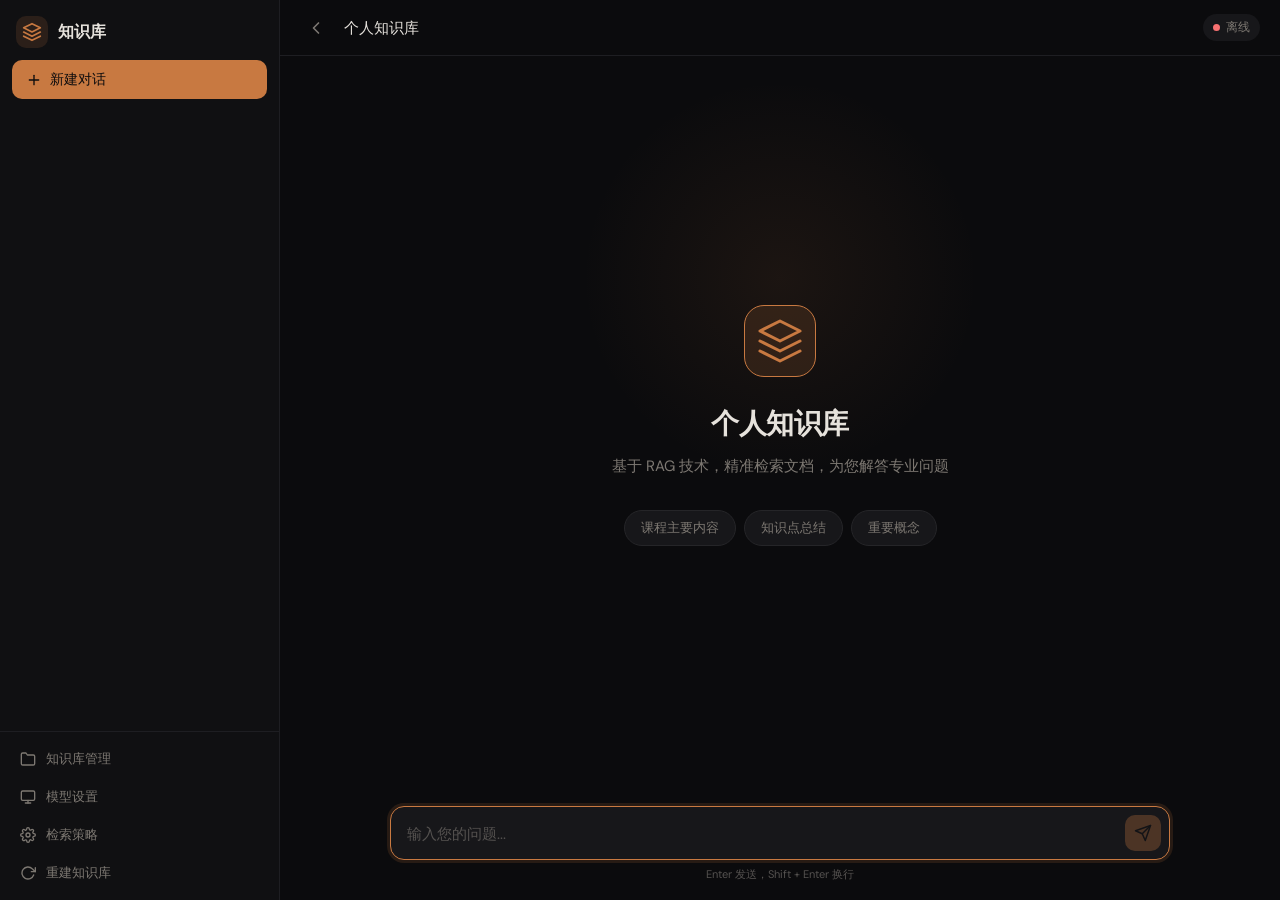
==== commit aafe763d: "fix+feat: 修复自定义模型配置丢失、启动硬编码等问题。新增增量索引。 - 重构前端配置面板，支持按模型切换服务商 - 修复重启后自定义模型变回硅基流动的问题 - 移除后端启动配置硬编码，从.e" ====
--- a/web/index.html
+++ b/web/index.html
@@ -45,6 +45,14 @@
                     </svg>
                     <span>知识库管理</span>
                 </button>
+                <button class="sidebar-footer-btn" id="modelSettingsBtn" title="模型设置">
+                    <svg width="16" height="16" viewBox="0 0 24 24" fill="none" stroke="currentColor" stroke-width="2" stroke-linecap="round" stroke-linejoin="round">
+                        <rect x="2" y="3" width="20" height="14" rx="2" ry="2"/>
+                        <line x1="8" y1="21" x2="16" y2="21"/>
+                        <line x1="12" y1="17" x2="12" y2="21"/>
+                    </svg>
+                    <span>模型设置</span>
+                </button>
                 <button class="sidebar-footer-btn" id="settingsBtn" title="检索策略设置">
                     <svg width="16" height="16" viewBox="0 0 24 24" fill="none" stroke="currentColor" stroke-width="2" stroke-linecap="round" stroke-linejoin="round">
                         <circle cx="12" cy="12" r="3"/>
@@ -121,11 +129,166 @@
             </div>
         </main>
 
-        <!-- 设置面板 -->
+        <!-- 模型设置面板 -->
+        <div class="settings-overlay" id="modelSettingsOverlay">
+            <div class="settings-panel" id="modelSettingsPanel">
+                <div class="settings-header">
+                    <h3>模型设置</h3>
+                    <button class="btn-icon" id="modelSettingsClose">
+                        <svg width="18" height="18" viewBox="0 0 24 24" fill="none" stroke="currentColor" stroke-width="2" stroke-linecap="round" stroke-linejoin="round">
+                            <line x1="18" y1="6" x2="6" y2="18"/>
+                            <line x1="6" y1="6" x2="18" y2="18"/>
+                        </svg>
+                    </button>
+                </div>
+                <div class="settings-body">
+                    <!-- 硅基流动 API Key（共享） -->
+                    <div class="sf-key-section">
+                        <div class="setting-group">
+                            <label for="sfApiKey">硅基流动 API Key</label>
+                            <div class="input-with-toggle">
+                                <input type="password" class="setting-input" id="sfApiKey" placeholder="输入 SiliconFlow API Key">
+                                <button class="btn-icon toggle-key-btn" type="button" title="显示/隐藏">
+                                    <svg width="16" height="16" viewBox="0 0 24 24" fill="none" stroke="currentColor" stroke-width="2" stroke-linecap="round" stroke-linejoin="round"><path d="M1 12s4-8 11-8 11 8 11 8-4 8-11 8-11-8-11-8z"/><circle cx="12" cy="12" r="3"/></svg>
+                                </button>
+                            </div>
+                            <div class="setting-hint">在 <a href="https://cloud.siliconflow.cn/account/ak" target="_blank" rel="noopener">siliconflow.cn</a> 获取 API Key，选择硅基流动模型时共用此 Key</div>
+                        </div>
+                    </div>
+
+                    <!-- LLM -->
+                    <div class="settings-section-title">
+                        LLM 模型
+                        <div class="mini-toggle" data-target="llm">
+                            <button class="mini-toggle-btn active" data-value="siliconflow">硅基流动</button>
+                            <button class="mini-toggle-btn" data-value="custom">自定义</button>
+                        </div>
+                    </div>
+                    <div class="model-section" id="sectionLlm">
+                        <div class="model-sf" data-provider="siliconflow">
+                            <div class="setting-group">
+                                <div class="custom-select" id="sfLlmModelSelect" data-value="">
+                                    <button class="custom-select-trigger" type="button">
+                                        <span class="custom-select-label">加载中...</span>
+                                        <svg class="custom-select-arrow" width="12" height="8" viewBox="0 0 12 8"><path d="M1 1.5L6 6.5L11 1.5" stroke="currentColor" stroke-width="1.5" stroke-linecap="round" stroke-linejoin="round" fill="none"/></svg>
+                                    </button>
+                                    <div class="custom-select-menu"></div>
+                                </div>
+                            </div>
+                        </div>
+                        <div class="model-custom" data-provider="custom" style="display:none">
+                            <div class="setting-group">
+                                <label for="cfgLlmModel">模型名称</label>
+                                <input type="text" class="setting-input" id="cfgLlmModel" placeholder="例如 Qwen/Qwen3-8B">
+                            </div>
+                            <div class="setting-group">
+                                <label for="cfgLlmBaseUrl">Base URL</label>
+                                <input type="text" class="setting-input" id="cfgLlmBaseUrl" placeholder="OpenAI 兼容 API 地址">
+                            </div>
+                            <div class="setting-group">
+                                <label for="cfgLlmApiKey">API Key</label>
+                                <div class="input-with-toggle">
+                                    <input type="password" class="setting-input" id="cfgLlmApiKey" placeholder="留空则不修改">
+                                    <button class="btn-icon toggle-key-btn" type="button" title="显示/隐藏">
+                                        <svg width="16" height="16" viewBox="0 0 24 24" fill="none" stroke="currentColor" stroke-width="2" stroke-linecap="round" stroke-linejoin="round"><path d="M1 12s4-8 11-8 11 8 11 8-4 8-11 8-11-8-11-8z"/><circle cx="12" cy="12" r="3"/></svg>
+                                    </button>
+                                </div>
+                            </div>
+                        </div>
+                    </div>
+
+                    <!-- Embedding -->
+                    <div class="settings-section-title">
+                        Embedding 模型
+                        <div class="mini-toggle" data-target="embedding">
+                            <button class="mini-toggle-btn active" data-value="siliconflow">硅基流动</button>
+                            <button class="mini-toggle-btn" data-value="custom">自定义</button>
+                        </div>
+                    </div>
+                    <div class="model-section" id="sectionEmbedding">
+                        <div class="model-sf" data-provider="siliconflow">
+                            <div class="setting-group">
+                                <div class="custom-select" id="sfEmbModelSelect" data-value="">
+                                    <button class="custom-select-trigger" type="button">
+                                        <span class="custom-select-label">加载中...</span>
+                                        <svg class="custom-select-arrow" width="12" height="8" viewBox="0 0 12 8"><path d="M1 1.5L6 6.5L11 1.5" stroke="currentColor" stroke-width="1.5" stroke-linecap="round" stroke-linejoin="round" fill="none"/></svg>
+                                    </button>
+                                    <div class="custom-select-menu"></div>
+                                </div>
+                            </div>
+                        </div>
+                        <div class="model-custom" data-provider="custom" style="display:none">
+                            <div class="setting-group">
+                                <label for="cfgEmbModel">模型名称</label>
+                                <input type="text" class="setting-input" id="cfgEmbModel" placeholder="例如 BAAI/bge-m3">
+                            </div>
+                            <div class="setting-group">
+                                <label for="cfgEmbBaseUrl">Base URL</label>
+                                <input type="text" class="setting-input" id="cfgEmbBaseUrl" placeholder="OpenAI 兼容 API 地址">
+                            </div>
+                            <div class="setting-group">
+                                <label for="cfgEmbApiKey">API Key</label>
+                                <div class="input-with-toggle">
+                                    <input type="password" class="setting-input" id="cfgEmbApiKey" placeholder="留空则不修改">
+                                    <button class="btn-icon toggle-key-btn" type="button" title="显示/隐藏">
+                                        <svg width="16" height="16" viewBox="0 0 24 24" fill="none" stroke="currentColor" stroke-width="2" stroke-linecap="round" stroke-linejoin="round"><path d="M1 12s4-8 11-8 11 8 11 8-4 8-11 8-11-8-11-8z"/><circle cx="12" cy="12" r="3"/></svg>
+                                    </button>
+                                </div>
+                            </div>
+                        </div>
+                    </div>
+
+                    <!-- Reranker -->
+                    <div class="settings-section-title">
+                        Reranker
+                        <div class="mini-toggle" data-target="reranker">
+                            <button class="mini-toggle-btn active" data-value="siliconflow">硅基流动</button>
+                            <button class="mini-toggle-btn" data-value="custom">自定义</button>
+                        </div>
+                    </div>
+                    <div class="model-section" id="sectionReranker">
+                        <div class="model-sf" data-provider="siliconflow">
+                            <div class="setting-group">
+                                <div class="custom-select" id="sfRerankerModelSelect" data-value="">
+                                    <button class="custom-select-trigger" type="button">
+                                        <span class="custom-select-label">加载中...</span>
+                                        <svg class="custom-select-arrow" width="12" height="8" viewBox="0 0 12 8"><path d="M1 1.5L6 6.5L11 1.5" stroke="currentColor" stroke-width="1.5" stroke-linecap="round" stroke-linejoin="round" fill="none"/></svg>
+                                    </button>
+                                    <div class="custom-select-menu"></div>
+                                </div>
+                            </div>
+                        </div>
+                        <div class="model-custom" data-provider="custom" style="display:none">
+                            <div class="setting-group">
+                                <label for="cfgRerankerModel">模型名称</label>
+                                <input type="text" class="setting-input" id="cfgRerankerModel" placeholder="例如 BAAI/bge-reranker-v2-m3">
+                            </div>
+                            <div class="setting-group">
+                                <label for="cfgRerankerBaseUrl">Base URL</label>
+                                <input type="text" class="setting-input" id="cfgRerankerBaseUrl" placeholder="OpenAI 兼容 API 地址">
+                            </div>
+                            <div class="setting-group">
+                                <label for="cfgRerankerApiKey">API Key</label>
+                                <div class="input-with-toggle">
+                                    <input type="password" class="setting-input" id="cfgRerankerApiKey" placeholder="留空则不修改">
+                                    <button class="btn-icon toggle-key-btn" type="button" title="显示/隐藏">
+                                        <svg width="16" height="16" viewBox="0 0 24 24" fill="none" stroke="currentColor" stroke-width="2" stroke-linecap="round" stroke-linejoin="round"><path d="M1 12s4-8 11-8 11 8 11 8-4 8-11 8-11-8-11-8z"/><circle cx="12" cy="12" r="3"/></svg>
+                                    </button>
+                                </div>
+                            </div>
+                        </div>
+                    </div>
+
+                    <button class="save-config-btn" id="saveConfigBtn" type="button">保存配置</button>
+                </div>
+            </div>
+        </div>
+
+        <!-- 检索策略面板 -->
         <div class="settings-overlay" id="settingsOverlay">
             <div class="settings-panel" id="settingsPanel">
                 <div class="settings-header">
-                    <h3>设置</h3>
+                    <h3>检索策略</h3>
                     <button class="btn-icon" id="settingsClose">
                         <svg width="18" height="18" viewBox="0 0 24 24" fill="none" stroke="currentColor" stroke-width="2" stroke-linecap="round" stroke-linejoin="round">
                             <line x1="18" y1="6" x2="6" y2="18"/>
@@ -133,60 +296,7 @@
                         </svg>
                     </button>
                 </div>
-                <!-- Tab 标签 -->
-                <div class="settings-tabs">
-                    <button class="settings-tab active" data-tab="model">模型设置</button>
-                    <button class="settings-tab" data-tab="strategy">检索策略</button>
-                </div>
-
-                <!-- 模型设置 Tab -->
-                <div class="settings-body tab-panel active" id="tabModel">
-                    <div class="settings-section-title">LLM 模型</div>
-                    <div class="setting-group">
-                        <label for="cfgLlmModel">模型名称</label>
-                        <input type="text" class="setting-input" id="cfgLlmModel" placeholder="qwen3.5-122b-a10b">
-                    </div>
-                    <div class="setting-group">
-                        <label for="cfgLlmBaseUrl">Base URL</label>
-                        <input type="text" class="setting-input" id="cfgLlmBaseUrl" placeholder="OpenAI 兼容 LLM API 地址">
-                    </div>
-                    <div class="setting-group">
-                        <label for="cfgLlmApiKey">API Key</label>
-                        <div class="input-with-toggle">
-                            <input type="password" class="setting-input" id="cfgLlmApiKey" placeholder="留空则不修改">
-                            <button class="btn-icon toggle-key-btn" type="button" title="显示/隐藏">
-                                <svg width="16" height="16" viewBox="0 0 24 24" fill="none" stroke="currentColor" stroke-width="2" stroke-linecap="round" stroke-linejoin="round"><path d="M1 12s4-8 11-8 11 8 11 8-4 8-11 8-11-8-11-8z"/><circle cx="12" cy="12" r="3"/></svg>
-                            </button>
-                        </div>
-                    </div>
-                    <div class="settings-section-title">Embedding 模型</div>
-                    <div class="setting-group">
-                        <label for="cfgEmbModel">模型名称</label>
-                        <input type="text" class="setting-input" id="cfgEmbModel" placeholder="BAAI/bge-m3">
-                    </div>
-                    <div class="setting-group">
-                        <label for="cfgEmbBaseUrl">Base URL</label>
-                        <input type="text" class="setting-input" id="cfgEmbBaseUrl" placeholder="OpenAI 兼容嵌入 API 地址">
-                    </div>
-                    <div class="setting-group">
-                        <label for="cfgEmbApiKey">API Key</label>
-                        <div class="input-with-toggle">
-                            <input type="password" class="setting-input" id="cfgEmbApiKey" placeholder="留空则不修改">
-                            <button class="btn-icon toggle-key-btn" type="button" title="显示/隐藏">
-                                <svg width="16" height="16" viewBox="0 0 24 24" fill="none" stroke="currentColor" stroke-width="2" stroke-linecap="round" stroke-linejoin="round"><path d="M1 12s4-8 11-8 11 8 11 8-4 8-11 8-11-8-11-8z"/><circle cx="12" cy="12" r="3"/></svg>
-                            </button>
-                        </div>
-                    </div>
-                    <div class="settings-section-title">Reranker</div>
-                    <div class="setting-group">
-                        <label for="cfgRerankerModel">模型名称</label>
-                        <input type="text" class="setting-input" id="cfgRerankerModel" placeholder="BAAI/bge-reranker-v2-m3">
-                    </div>
-                    <button class="save-config-btn" id="saveConfigBtn" type="button">保存配置</button>
-                </div>
-
-                <!-- 检索策略 Tab -->
-                <div class="settings-body tab-panel" id="tabStrategy">
+                <div class="settings-body">
                     <div class="setting-group">
                         <label>检索方式</label>
                         <div class="custom-select" id="retrievalStrategySelect" data-value="default">
--- a/web/styles.css
+++ b/web/styles.css
@@ -1246,6 +1246,106 @@
     transform: none;
 }
 
+/* Provider Toggle */
+.provider-toggle {
+    display: flex;
+    background: var(--bg-elevated);
+    border-radius: var(--r-lg);
+    padding: 3px;
+    margin-bottom: 20px;
+    border: 1px solid var(--border-default);
+}
+
+.provider-btn {
+    flex: 1;
+    padding: 8px 16px;
+    border: none;
+    border-radius: var(--r-md);
+    background: transparent;
+    color: var(--text-secondary);
+    font-family: var(--font-body);
+    font-size: 13px;
+    font-weight: 500;
+    cursor: pointer;
+    transition: all var(--t-fast);
+}
+
+.provider-btn.active {
+    background: var(--accent);
+    color: var(--text-inverse);
+    box-shadow: 0 2px 8px rgba(200, 121, 65, 0.3);
+}
+
+.provider-btn:not(.active):hover {
+    color: var(--text-primary);
+    background: var(--bg-hover);
+}
+
+/* Provider Panels */
+.provider-panel {
+    display: none;
+}
+
+.provider-panel.active {
+    display: block;
+}
+
+/* Mini Toggle (per-model provider switch) */
+.mini-toggle {
+    display: inline-flex;
+    background: var(--bg-base);
+    border-radius: var(--r-full);
+    padding: 2px;
+    margin-left: 8px;
+    vertical-align: middle;
+}
+
+.mini-toggle-btn {
+    padding: 3px 10px;
+    border: none;
+    border-radius: var(--r-full);
+    background: transparent;
+    color: var(--text-tertiary);
+    font-family: var(--font-body);
+    font-size: 11px;
+    font-weight: 500;
+    cursor: pointer;
+    transition: all var(--t-fast);
+    line-height: 1.4;
+}
+
+.mini-toggle-btn.active {
+    background: var(--accent);
+    color: var(--text-inverse);
+}
+
+.mini-toggle-btn:not(.active):hover {
+    color: var(--text-secondary);
+}
+
+/* Setting Hint */
+.setting-hint {
+    margin-top: 6px;
+    font-size: 12px;
+    color: var(--text-tertiary);
+}
+
+.setting-hint a {
+    color: var(--accent);
+    text-decoration: none;
+}
+
+.setting-hint a:hover {
+    text-decoration: underline;
+}
+
+/* SiliconFlow key section */
+.sf-key-section {
+    margin-bottom: 8px;
+    padding-bottom: 16px;
+    border-bottom: 1px solid var(--border-subtle);
+}
+
 /* Custom Select Dropdown */
 .custom-select {
     position: relative;
@@ -1292,6 +1392,8 @@
     top: calc(100% + 6px);
     left: 0;
     right: 0;
+    max-height: 240px;
+    overflow-y: auto;
     background: var(--bg-elevated);
     border: 1px solid var(--border-default);
     border-radius: var(--r-lg);
@@ -1308,6 +1410,23 @@
     opacity: 1;
     visibility: visible;
     transform: translateY(0);
+}
+
+.custom-select-menu::-webkit-scrollbar {
+    width: 6px;
+}
+
+.custom-select-menu::-webkit-scrollbar-track {
+    background: transparent;
+}
+
+.custom-select-menu::-webkit-scrollbar-thumb {
+    background: var(--border-default);
+    border-radius: 3px;
+}
+
+.custom-select-menu::-webkit-scrollbar-thumb:hover {
+    background: var(--border-strong);
 }
 
 .custom-select-option {
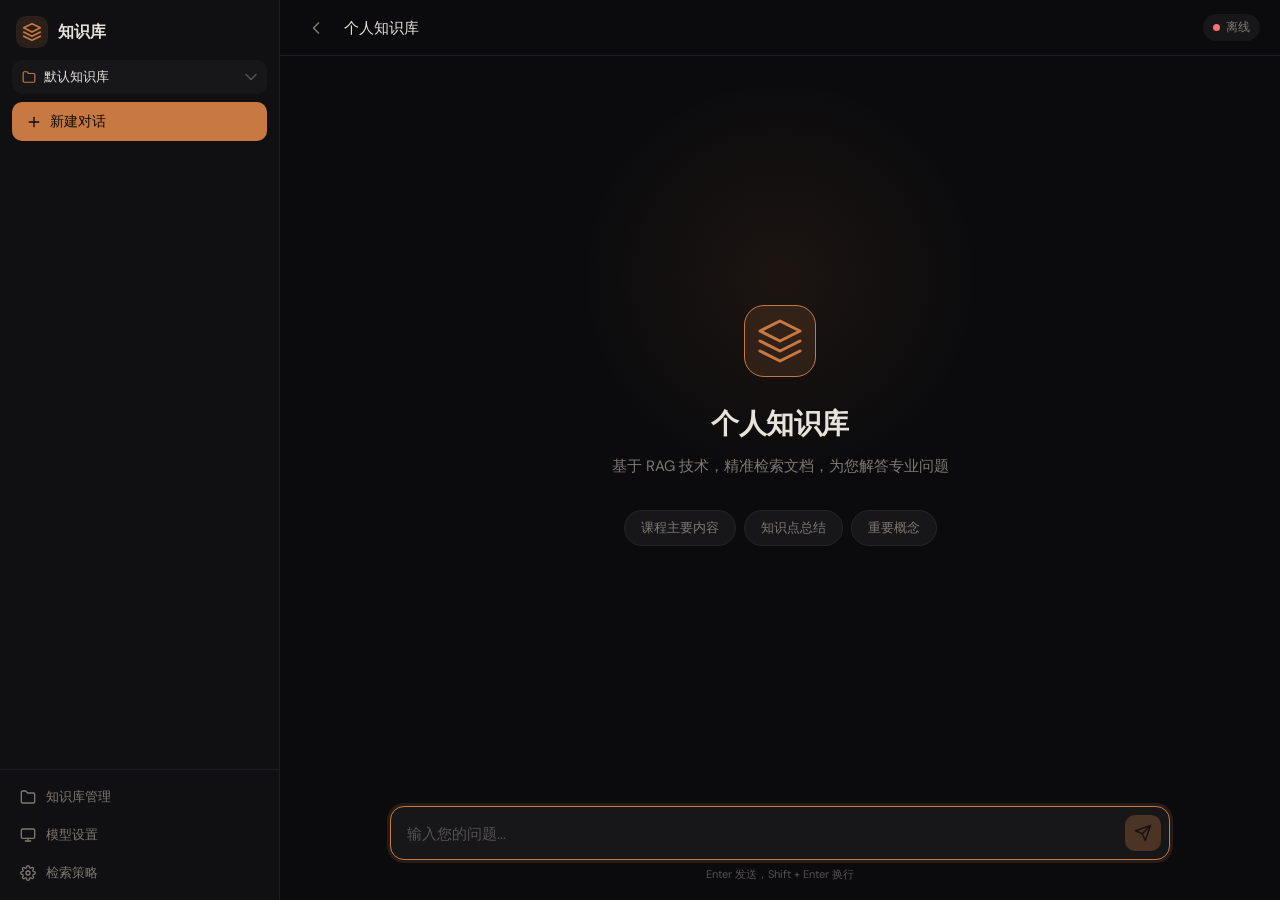
==== commit df9d5472: "feat: 实现多知识库支持，修复重建索引bug并优化文档结构 1. 重构整体目录结构，将course_knowledge_base和course_materials迁移至knowledge_base" ====
--- a/web/index.html
+++ b/web/index.html
@@ -7,7 +7,7 @@
     <link rel="preconnect" href="https://fonts.googleapis.com">
     <link rel="preconnect" href="https://fonts.gstatic.com" crossorigin>
     <link href="https://fonts.googleapis.com/css2?family=Outfit:wght@300;400;500;600;700&family=DM+Sans:ital,wght@0,300;0,400;0,500;1,400&display=swap" rel="stylesheet">
-    <link rel="stylesheet" href="styles.css">
+    <link rel="stylesheet" href="styles.css?v=3">
 </head>
 <body>
     <div class="app">
@@ -23,6 +23,22 @@
                         </svg>
                     </div>
                     <span class="logo-text">知识库</span>
+                </div>
+            </div>
+
+            <!-- 知识库选择器 -->
+            <div class="kb-selector" id="kbSelector">
+                <div class="custom-select" id="kbSelect" data-value="default">
+                    <button class="custom-select-trigger" type="button">
+                        <svg width="14" height="14" viewBox="0 0 24 24" fill="none" stroke="currentColor" stroke-width="2" stroke-linecap="round" stroke-linejoin="round">
+                            <path d="M22 19a2 2 0 0 1-2 2H4a2 2 0 0 1-2-2V5a2 2 0 0 1 2-2h5l2 3h9a2 2 0 0 1 2 2z"/>
+                        </svg>
+                        <span class="custom-select-label">默认知识库</span>
+                        <svg class="custom-select-arrow" width="12" height="8" viewBox="0 0 12 8"><path d="M1 1.5L6 6.5L11 1.5" stroke="currentColor" stroke-width="1.5" stroke-linecap="round" stroke-linejoin="round" fill="none"/></svg>
+                    </button>
+                    <div class="custom-select-menu" id="kbSelectMenu">
+                        <!-- 动态填充 -->
+                    </div>
                 </div>
             </div>
 
@@ -60,13 +76,6 @@
                     </svg>
                     <span>检索策略</span>
                 </button>
-                <button class="sidebar-footer-btn" id="rebuildBtn" title="重建知识库">
-                    <svg width="16" height="16" viewBox="0 0 24 24" fill="none" stroke="currentColor" stroke-width="2" stroke-linecap="round" stroke-linejoin="round">
-                        <polyline points="23 4 23 10 17 10"/>
-                        <path d="M20.49 15a9 9 0 1 1-2.12-9.36L23 10"/>
-                    </svg>
-                    <span>重建知识库</span>
-                </button>
             </div>
         </aside>
 
@@ -153,6 +162,7 @@
                                 </button>
                             </div>
                             <div class="setting-hint">在 <a href="https://cloud.siliconflow.cn/account/ak" target="_blank" rel="noopener">siliconflow.cn</a> 获取 API Key，选择硅基流动模型时共用此 Key</div>
+                            <div class="setting-hint">模型列表来自硅基流动 API，包含免费和付费模型，请在 <a href="https://siliconflow.cn/pricing" target="_blank" rel="noopener">siliconflow.cn/pricing</a> 确认定价</div>
                         </div>
                     </div>
 
@@ -382,20 +392,35 @@
                     </button>
                 </div>
                 <div class="kb-panel-body">
-                    <div class="kb-upload-area" id="kbUploadArea">
-                        <svg width="32" height="32" viewBox="0 0 24 24" fill="none" stroke="currentColor" stroke-width="1.5" stroke-linecap="round" stroke-linejoin="round">
-                            <path d="M21 15v4a2 2 0 0 1-2 2H5a2 2 0 0 1-2-2v-4"/>
-                            <polyline points="17 8 12 3 7 8"/>
-                            <line x1="12" y1="3" x2="12" y2="15"/>
-                        </svg>
-                        <p>拖拽文件到此处，或点击选择文件</p>
-                        <span class="kb-upload-hint">支持 PDF / PPTX / DOCX / MD 格式</span>
-                        <input type="file" id="kbFileInput" accept=".pdf,.pptx,.docx,.md" multiple hidden>
-                    </div>
-                    <div class="kb-file-section">
-                        <div class="kb-file-section-title">文档列表</div>
-                        <div class="kb-file-list" id="kbFileList">
+                    <!-- 知识库列表区域 -->
+                    <div class="kb-list-section">
+                        <div class="kb-file-section-title">知识库列表</div>
+                        <div class="kb-list" id="kbList">
                             <!-- 动态填充 -->
+                        </div>
+                        <div class="kb-create-form" id="kbCreateForm">
+                            <input type="text" class="setting-input" id="kbNameInput" placeholder="新知识库名称">
+                            <button class="btn-accent" id="kbCreateBtn">创建</button>
+                        </div>
+                    </div>
+                    <!-- 文档管理区域（当前选中的知识库） -->
+                    <div class="kb-files-section">
+                        <div class="kb-file-section-title" id="kbFilesTitle">文档列表 — 默认知识库</div>
+                        <div class="kb-upload-area" id="kbUploadArea">
+                            <svg width="32" height="32" viewBox="0 0 24 24" fill="none" stroke="currentColor" stroke-width="1.5" stroke-linecap="round" stroke-linejoin="round">
+                                <path d="M21 15v4a2 2 0 0 1-2 2H5a2 2 0 0 1-2-2v-4"/>
+                                <polyline points="17 8 12 3 7 8"/>
+                                <line x1="12" y1="3" x2="12" y2="15"/>
+                            </svg>
+                            <p>拖拽文件到此处，或点击选择文件</p>
+                            <span class="kb-upload-hint">支持 PDF / PPTX / DOCX / MD 格式</span>
+                            <input type="file" id="kbFileInput" accept=".pdf,.pptx,.docx,.md" multiple hidden>
+                        </div>
+                        <div class="kb-file-section">
+                            <div class="kb-file-section-title">文档列表</div>
+                            <div class="kb-file-list" id="kbFileList">
+                                <!-- 动态填充 -->
+                            </div>
                         </div>
                     </div>
                 </div>
@@ -409,6 +434,6 @@
     <!-- Toast 通知 -->
     <div class="toast-container" id="toastContainer"></div>
 
-    <script src="app.js"></script>
+    <script src="app.js?v=3"></script>
 </body>
 </html>
--- a/web/styles.css
+++ b/web/styles.css
@@ -1051,6 +1051,7 @@
     display: flex;
     align-items: center;
     justify-content: center;
+    overflow-y: auto;
     opacity: 0;
     visibility: hidden;
     transition: opacity var(--t-normal), visibility var(--t-normal);
@@ -1064,6 +1065,10 @@
 .settings-panel {
     width: 420px;
     max-width: 90vw;
+    max-height: 90vh;
+    margin: auto 0;
+    display: flex;
+    flex-direction: column;
     background: var(--bg-surface);
     border: 1px solid var(--border-default);
     border-radius: var(--r-xl);
@@ -1082,6 +1087,7 @@
     justify-content: space-between;
     padding: 20px 24px 16px;
     border-bottom: 1px solid var(--border-subtle);
+    flex-shrink: 0;
 }
 
 .settings-header h3 {
@@ -1124,6 +1130,9 @@
 /* Settings body / tab panels */
 .settings-body {
     padding: 20px 24px 24px;
+    overflow-y: auto;
+    flex: 1 1 auto;
+    min-height: 0;
 }
 
 .tab-panel {
@@ -1757,6 +1766,11 @@
     max-width: 320px;
 }
 
+.toast[data-persistent="true"] {
+    border-color: var(--accent);
+    background: linear-gradient(135deg, var(--bg-elevated), var(--accent-dim));
+}
+
 .toast.success {
     border-color: rgba(74, 222, 128, 0.3);
     background: linear-gradient(135deg, var(--bg-elevated), rgba(74, 222, 128, 0.05));
@@ -1877,3 +1891,162 @@
 .sources-panel-slot:empty {
     display: none;
 }
+
+/* ============================================================
+   Knowledge Base Selector (Sidebar)
+   ============================================================ */
+.kb-selector {
+    padding: 0 12px;
+    margin-bottom: 8px;
+    position: relative;
+    z-index: 20;
+}
+
+.kb-selector .custom-select {
+    width: 100%;
+}
+
+.kb-selector .custom-select-trigger {
+    width: 100%;
+    display: flex;
+    align-items: center;
+    gap: 8px;
+    padding: 8px 10px;
+    background: var(--bg-surface);
+    border: 1px solid var(--border);
+    border-radius: var(--r-md);
+    color: var(--text-primary);
+    font-size: 13px;
+    cursor: pointer;
+    transition: border-color var(--t-fast);
+}
+
+.kb-selector .custom-select-trigger:hover {
+    border-color: var(--accent);
+}
+
+.kb-selector .custom-select-trigger svg:first-child {
+    color: var(--accent);
+    flex-shrink: 0;
+}
+
+.kb-selector .custom-select-label {
+    flex: 1;
+    text-align: left;
+    overflow: hidden;
+    text-overflow: ellipsis;
+    white-space: nowrap;
+}
+
+.kb-selector .custom-select-menu {
+    left: 0;
+    right: 0;
+    min-width: 100%;
+    z-index: 30;
+}
+
+/* ============================================================
+   Knowledge Base Management Panel
+   ============================================================ */
+.kb-list-section {
+    margin-bottom: 16px;
+    padding-bottom: 16px;
+    border-bottom: 1px solid var(--border);
+}
+
+.kb-list {
+    display: flex;
+    flex-direction: column;
+    gap: 4px;
+    margin-bottom: 8px;
+}
+
+.kb-list-item {
+    display: flex;
+    align-items: center;
+    justify-content: space-between;
+    padding: 8px 10px;
+    border-radius: var(--r-sm);
+    cursor: pointer;
+    transition: background var(--t-fast);
+}
+
+.kb-list-item:hover {
+    background: var(--bg-hover);
+}
+
+.kb-list-item.active {
+    background: var(--accent-dim);
+    border-left: 3px solid var(--accent);
+}
+
+.kb-list-item-info {
+    flex: 1;
+    min-width: 0;
+}
+
+.kb-list-item-name {
+    font-size: 13px;
+    font-weight: 500;
+    color: var(--text-primary);
+    overflow: hidden;
+    text-overflow: ellipsis;
+    white-space: nowrap;
+}
+
+.kb-list-item-meta {
+    font-size: 11px;
+    color: var(--text-tertiary);
+    margin-top: 2px;
+}
+
+.kb-actions {
+    display: flex;
+    gap: 4px;
+    flex-shrink: 0;
+}
+
+.kb-actions .btn-icon {
+    padding: 4px;
+    border-radius: var(--r-sm);
+    color: var(--text-secondary);
+    transition: color var(--t-fast), background var(--t-fast);
+}
+
+.kb-actions .btn-icon:hover {
+    color: var(--text-primary);
+    background: var(--bg-hover);
+}
+
+.kb-create-form {
+    display: flex;
+    gap: 8px;
+    align-items: center;
+}
+
+.kb-create-form .setting-input {
+    flex: 1;
+    padding: 6px 10px;
+    font-size: 13px;
+}
+
+.btn-accent {
+    padding: 6px 14px;
+    background: var(--accent);
+    color: var(--text-inverse);
+    border: none;
+    border-radius: var(--r-sm);
+    font-size: 13px;
+    font-weight: 500;
+    cursor: pointer;
+    transition: background var(--t-fast);
+    white-space: nowrap;
+}
+
+.btn-accent:hover {
+    background: var(--accent-hover);
+}
+
+.kb-files-section {
+    /* Container for the file management area */
+}
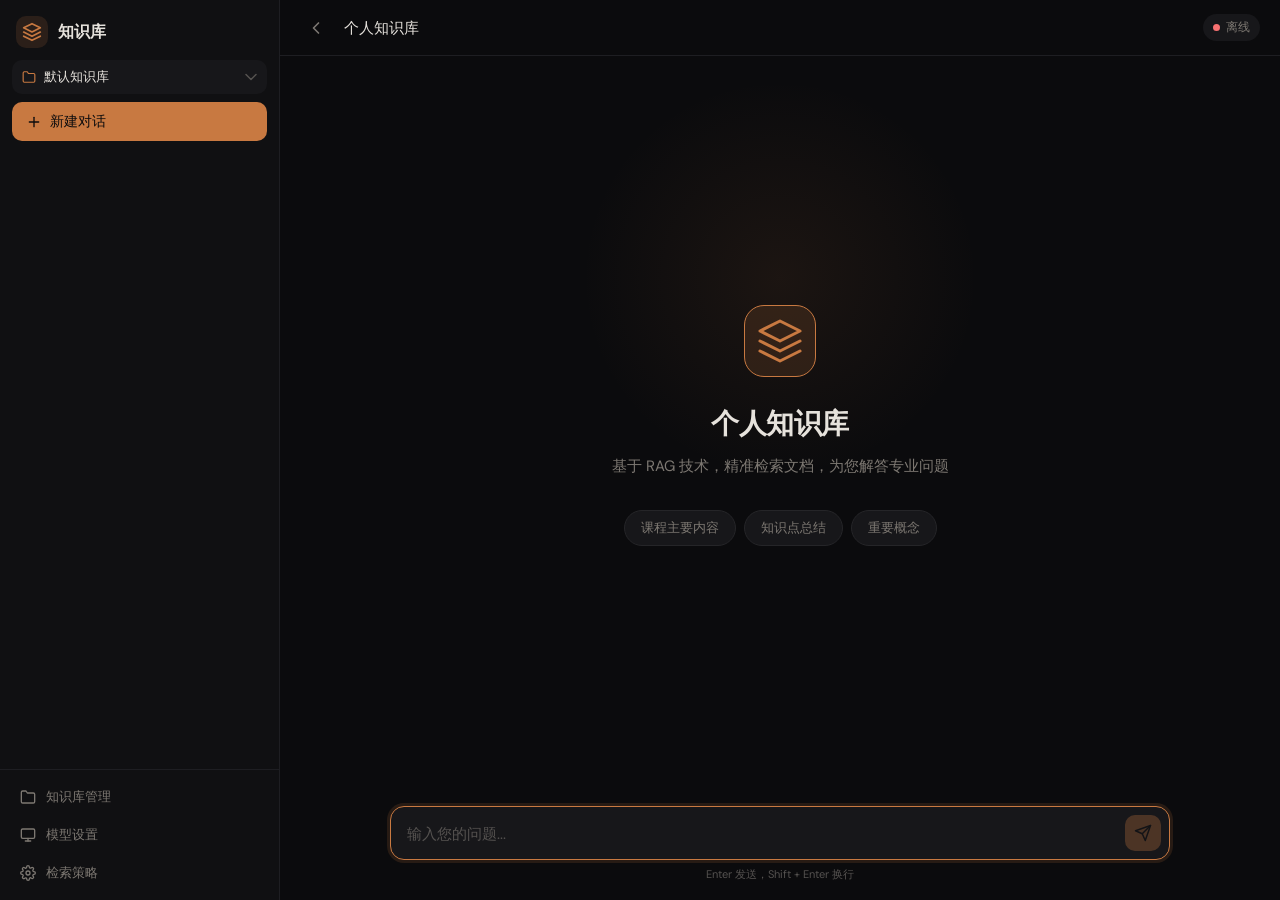
==== commit 00d82db4: "fix: 完成后端功能正确性+前端UX全面审查修复 本次提交修复了后端7项高/中优先级问题，包括嵌入API异常处理、rerank查询参数、HyDE混合检索路径、去重逻辑、BM25索引一致性和线程安全，" ====
--- a/web/index.html
+++ b/web/index.html
@@ -7,12 +7,12 @@
     <link rel="preconnect" href="https://fonts.googleapis.com">
     <link rel="preconnect" href="https://fonts.gstatic.com" crossorigin>
     <link href="https://fonts.googleapis.com/css2?family=Outfit:wght@300;400;500;600;700&family=DM+Sans:ital,wght@0,300;0,400;0,500;1,400&display=swap" rel="stylesheet">
-    <link rel="stylesheet" href="styles.css?v=3">
+    <link rel="stylesheet" href="styles.css?v=7">
 </head>
 <body>
     <div class="app">
         <!-- 侧边栏 -->
-        <aside class="sidebar" id="sidebar">
+        <aside class="sidebar" id="sidebar" aria-label="侧边栏导航">
             <div class="sidebar-header">
                 <div class="logo">
                     <div class="logo-icon">
@@ -83,7 +83,7 @@
         <main class="main">
             <!-- 顶部栏 -->
             <header class="topbar">
-                <button class="btn-icon menu-btn" id="menuBtn" title="切换侧边栏">
+                <button class="btn-icon menu-btn" id="menuBtn" title="切换侧边栏" aria-label="切换侧边栏">
                     <svg width="20" height="20" viewBox="0 0 24 24" fill="none" stroke="currentColor" stroke-width="2" stroke-linecap="round" stroke-linejoin="round">
                         <polyline points="15 18 9 12 15 6"/>
                     </svg>
@@ -127,7 +127,7 @@
                         placeholder="输入您的问题..."
                         rows="1"
                     ></textarea>
-                    <button class="send-btn" id="sendBtn" disabled>
+                    <button class="send-btn" id="sendBtn" disabled aria-label="发送">
                         <svg width="18" height="18" viewBox="0 0 24 24" fill="none" stroke="currentColor" stroke-width="2" stroke-linecap="round" stroke-linejoin="round">
                             <line x1="22" y1="2" x2="11" y2="13"/>
                             <polygon points="22 2 15 22 11 13 2 9 22 2"/>
@@ -143,7 +143,7 @@
             <div class="settings-panel" id="modelSettingsPanel">
                 <div class="settings-header">
                     <h3>模型设置</h3>
-                    <button class="btn-icon" id="modelSettingsClose">
+                    <button class="btn-icon" id="modelSettingsClose" aria-label="关闭">
                         <svg width="18" height="18" viewBox="0 0 24 24" fill="none" stroke="currentColor" stroke-width="2" stroke-linecap="round" stroke-linejoin="round">
                             <line x1="18" y1="6" x2="6" y2="18"/>
                             <line x1="6" y1="6" x2="18" y2="18"/>
@@ -299,7 +299,7 @@
             <div class="settings-panel" id="settingsPanel">
                 <div class="settings-header">
                     <h3>检索策略</h3>
-                    <button class="btn-icon" id="settingsClose">
+                    <button class="btn-icon" id="settingsClose" aria-label="关闭">
                         <svg width="18" height="18" viewBox="0 0 24 24" fill="none" stroke="currentColor" stroke-width="2" stroke-linecap="round" stroke-linejoin="round">
                             <line x1="18" y1="6" x2="6" y2="18"/>
                             <line x1="6" y1="6" x2="18" y2="18"/>
@@ -328,23 +328,26 @@
                     </div>
                     <div class="setting-group">
                         <label>预检索优化</label>
-                        <div class="custom-select" id="preRetrievalSelect" data-value="none">
+                        <div class="custom-select multi-select" id="preRetrievalSelect" data-value="">
                             <button class="custom-select-trigger" type="button">
                                 <span class="custom-select-label">无</span>
                                 <svg class="custom-select-arrow" width="12" height="8" viewBox="0 0 12 8"><path d="M1 1.5L6 6.5L11 1.5" stroke="currentColor" stroke-width="1.5" stroke-linecap="round" stroke-linejoin="round" fill="none"/></svg>
                             </button>
                             <div class="custom-select-menu">
-                                <div class="custom-select-option selected" data-value="none">
-                                    <span class="option-label">无</span>
-                                    <span class="option-info" data-tip="直接使用原始问题进行检索，不做任何预处理">?</span>
-                                </div>
                                 <div class="custom-select-option" data-value="rewrite">
                                     <span class="option-label">查询改写</span>
                                     <span class="option-info" data-tip="由 LLM 将口语化问题改写为规范检索词，消除指代歧义、补全省略上下文，适合多轮追问">?</span>
+                                    <input type="checkbox" value="rewrite">
                                 </div>
                                 <div class="custom-select-option" data-value="hyde">
                                     <span class="option-label">HyDE</span>
-                                    <span class="option-info" data-tip="LLM 先生成一段假设性回答，再用该回答的向量去检索，提升语义匹配精度。注意：与混合检索互斥">?</span>
+                                    <span class="option-info" data-tip="LLM 先生成一段假设性回答，再用该回答的向量去检索。注意：与混合检索互斥">?</span>
+                                    <input type="checkbox" value="hyde">
+                                </div>
+                                <div class="custom-select-option" data-value="mqe">
+                                    <span class="option-label">多查询扩展 (MQE)</span>
+                                    <span class="option-info" data-tip="LLM 生成多个查询变体，分别检索后合并去重，提升召回覆盖率">?</span>
+                                    <input type="checkbox" value="mqe">
                                 </div>
                             </div>
                         </div>
@@ -368,6 +371,29 @@
                             </div>
                         </div>
                     </div>
+                    <div class="setting-group">
+                        <label>返回文档数 (Top-K)</label>
+                        <div class="custom-select" id="topKSelect" data-value="3">
+                            <button class="custom-select-trigger" type="button">
+                                <span class="custom-select-label">Top 3</span>
+                                <svg class="custom-select-arrow" width="12" height="8" viewBox="0 0 12 8"><path d="M1 1.5L6 6.5L11 1.5" stroke="currentColor" stroke-width="1.5" stroke-linecap="round" stroke-linejoin="round" fill="none"/></svg>
+                            </button>
+                            <div class="custom-select-menu">
+                                <div class="custom-select-option selected" data-value="3">
+                                    <span class="option-label">Top 3</span>
+                                </div>
+                                <div class="custom-select-option" data-value="5">
+                                    <span class="option-label">Top 5</span>
+                                </div>
+                                <div class="custom-select-option" data-value="7">
+                                    <span class="option-label">Top 7</span>
+                                </div>
+                                <div class="custom-select-option" data-value="10">
+                                    <span class="option-label">Top 10</span>
+                                </div>
+                            </div>
+                        </div>
+                    </div>
                     <div class="strategy-conflict" id="strategyConflict">
                         <div class="conflict-icon">!</div>
                         <div class="conflict-text">
@@ -384,7 +410,7 @@
             <div class="kb-panel" id="kbPanel">
                 <div class="kb-panel-header">
                     <h3>知识库管理</h3>
-                    <button class="btn-icon" id="kbClose">
+                    <button class="btn-icon" id="kbClose" aria-label="关闭">
                         <svg width="18" height="18" viewBox="0 0 24 24" fill="none" stroke="currentColor" stroke-width="2" stroke-linecap="round" stroke-linejoin="round">
                             <line x1="18" y1="6" x2="6" y2="18"/>
                             <line x1="6" y1="6" x2="18" y2="18"/>
@@ -434,6 +460,6 @@
     <!-- Toast 通知 -->
     <div class="toast-container" id="toastContainer"></div>
 
-    <script src="app.js?v=3"></script>
+    <script src="app.js?v=4"></script>
 </body>
 </html>
--- a/web/styles.css
+++ b/web/styles.css
@@ -302,7 +302,8 @@
     transition: opacity var(--t-fast), background var(--t-fast), color var(--t-fast);
 }
 
-.session-item:hover .session-item-delete {
+.session-item:hover .session-item-delete,
+.session-item-delete:focus-visible {
     opacity: 1;
 }
 
@@ -454,6 +455,7 @@
 .chat-messages {
     flex: 1;
     overflow-y: auto;
+    overflow-x: hidden;
     padding: 0;
     display: flex;
     flex-direction: column;
@@ -470,6 +472,10 @@
     padding: 40px 24px;
     position: relative;
     animation: fadeInUp 0.6s var(--ease);
+}
+
+.welcome.no-animate {
+    animation: none;
 }
 
 @keyframes fadeInUp {
@@ -556,10 +562,16 @@
     transition: background var(--t-fast), border-color var(--t-fast), color var(--t-fast);
 }
 
-.chip:hover {
+.chip:hover,
+.chip:focus-visible {
     background: var(--bg-hover);
     border-color: var(--accent);
     color: var(--text-primary);
+}
+
+.chip:focus-visible {
+    outline: 2px solid var(--accent);
+    outline-offset: 2px;
 }
 
 /* Messages */
@@ -720,67 +732,6 @@
     font-size: 14px;
 }
 
-/* Sources */
-.message-sources {
-    margin-top: 12px;
-    padding-top: 10px;
-    border-top: 1px solid var(--border-subtle);
-}
-
-.sources-toggle {
-    display: inline-flex;
-    align-items: center;
-    gap: 4px;
-    background: none;
-    border: none;
-    color: var(--text-tertiary);
-    font-family: var(--font-body);
-    font-size: 12px;
-    cursor: pointer;
-    padding: 4px 0;
-    transition: color var(--t-fast);
-}
-
-.sources-toggle:hover {
-    color: var(--accent);
-}
-
-.sources-toggle svg {
-    transition: transform var(--t-fast);
-}
-
-.sources-toggle.open svg {
-    transform: rotate(180deg);
-}
-
-.sources-list {
-    display: none;
-    margin-top: 8px;
-}
-
-.sources-list.open {
-    display: block;
-}
-
-.source-item {
-    font-size: 12px;
-    color: var(--text-tertiary);
-    padding: 4px 0;
-    padding-left: 12px;
-    position: relative;
-}
-
-.source-item::before {
-    content: '';
-    position: absolute;
-    left: 0;
-    top: 10px;
-    width: 4px;
-    height: 4px;
-    background: var(--accent);
-    border-radius: 50%;
-}
-
 /* Typing indicator */
 .typing-indicator {
     display: flex;
@@ -791,6 +742,11 @@
     width: 100%;
     margin: 0 auto;
     animation: msgIn 0.3s var(--ease);
+}
+
+.typing-indicator .message-avatar {
+    background: linear-gradient(135deg, #c87941 0%, #a85d30 100%);
+    color: #fff;
 }
 
 .typing-dots {
@@ -1054,12 +1010,13 @@
     overflow-y: auto;
     opacity: 0;
     visibility: hidden;
-    transition: opacity var(--t-normal), visibility var(--t-normal);
+    transition: opacity var(--t-normal), visibility 0s linear 250ms;
 }
 
 .settings-overlay.open {
     opacity: 1;
     visibility: visible;
+    transition: opacity var(--t-normal), visibility 0s linear 0s;
 }
 
 .settings-panel {
@@ -1144,8 +1101,7 @@
 }
 
 #tabModel {
-    max-height: 55vh;
-    overflow-y: auto;
+    /* 由外层 .settings-body 统一管理滚动，避免双重滚动条 */
 }
 
 .setting-group {
@@ -1460,6 +1416,59 @@
     color: var(--accent);
 }
 
+/* Multi-Select: checkbox overrides (base from .custom-select) */
+.multi-select .custom-select-menu {
+    overflow: visible;
+    max-height: none;
+}
+.multi-select .custom-select-option {
+    cursor: default;
+    flex-wrap: nowrap;
+    gap: 8px;
+}
+.multi-select .custom-select-option .option-label {
+    flex: 1;
+    min-width: 0;
+}
+.multi-select .custom-select-option .option-info {
+    margin-left: 0;
+    flex-shrink: 0;
+}
+.multi-select .custom-select-option input[type="checkbox"] {
+    appearance: none;
+    -webkit-appearance: none;
+    width: 16px;
+    height: 16px;
+    border: 1.5px solid var(--text-secondary);
+    border-radius: 3px;
+    background: transparent;
+    cursor: pointer;
+    position: relative;
+    flex-shrink: 0;
+    transition: border-color 0.15s, background 0.15s;
+}
+.multi-select .custom-select-option input[type="checkbox"]:hover {
+    border-color: var(--accent);
+}
+.multi-select .custom-select-option input[type="checkbox"]:checked {
+    background: var(--accent);
+    border-color: var(--accent);
+}
+.multi-select .custom-select-option input[type="checkbox"]:checked::after {
+    content: '';
+    position: absolute;
+    left: 4px;
+    top: 1px;
+    width: 5px;
+    height: 9px;
+    border: solid #fff;
+    border-width: 0 2px 2px 0;
+    transform: rotate(45deg);
+}
+.multi-select .custom-select-option.checked {
+    color: var(--accent);
+}
+
 .option-label {
     flex: 1;
 }
@@ -1575,12 +1584,15 @@
     justify-content: center;
     opacity: 0;
     pointer-events: none;
-    transition: opacity var(--t-normal) var(--ease);
+    transition: opacity var(--t-normal) var(--ease), visibility 0s linear 250ms;
+    visibility: hidden;
 }
 
 .kb-overlay.open {
     opacity: 1;
     pointer-events: auto;
+    visibility: visible;
+    transition: opacity var(--t-normal) var(--ease), visibility 0s linear 0s;
 }
 
 .kb-panel {
@@ -1729,6 +1741,12 @@
     opacity: 1;
 }
 
+.kb-file-delete:focus-visible {
+    opacity: 1;
+    outline: 2px solid var(--accent);
+    outline-offset: 2px;
+}
+
 .kb-file-delete:hover {
     color: var(--red);
     background: var(--red-dim);
@@ -1746,7 +1764,7 @@
    ============================================================ */
 .toast-container {
     position: fixed;
-    top: 20px;
+    top: calc(var(--topbar-h) + 12px);
     right: 20px;
     z-index: 300;
     display: flex;
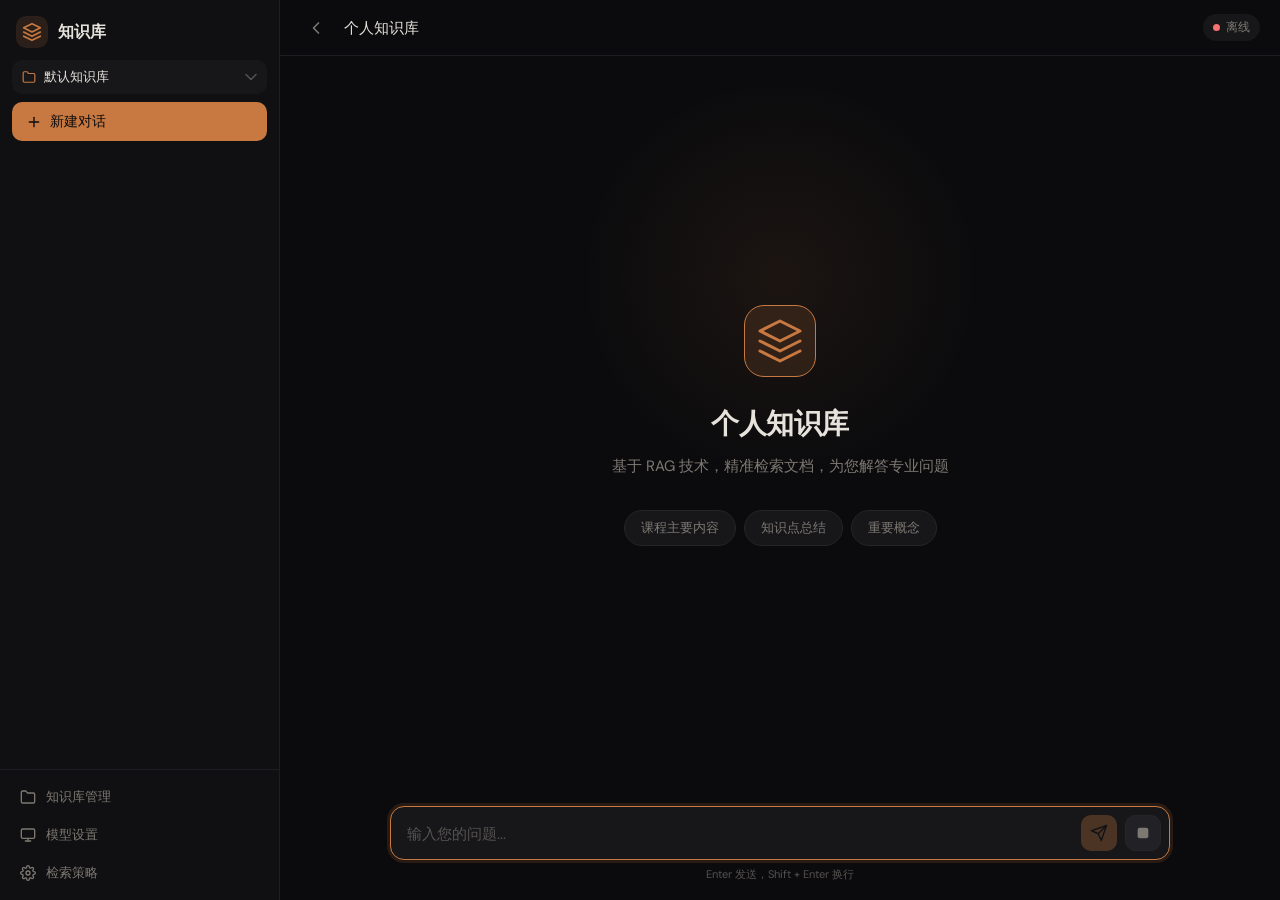
==== commit 37db0729: "新增功能：添加停止生成按钮及相关改进 1. 添加材料目录不存在时的打印日志 2. 添加带样式和事件处理程序的停止生成按钮" ====
--- a/web/index.html
+++ b/web/index.html
@@ -7,7 +7,7 @@
     <link rel="preconnect" href="https://fonts.googleapis.com">
     <link rel="preconnect" href="https://fonts.gstatic.com" crossorigin>
     <link href="https://fonts.googleapis.com/css2?family=Outfit:wght@300;400;500;600;700&family=DM+Sans:ital,wght@0,300;0,400;0,500;1,400&display=swap" rel="stylesheet">
-    <link rel="stylesheet" href="styles.css?v=7">
+    <link rel="stylesheet" href="styles.css?v=8">
 </head>
 <body>
     <div class="app">
@@ -133,6 +133,11 @@
                             <polygon points="22 2 15 22 11 13 2 9 22 2"/>
                         </svg>
                     </button>
+                    <button class="stop-btn" id="stopBtn" aria-label="停止生成" hidden>
+                        <svg width="16" height="16" viewBox="0 0 24 24" fill="currentColor">
+                            <rect x="4" y="4" width="16" height="16" rx="3"/>
+                        </svg>
+                    </button>
                 </div>
                 <div class="input-hint">Enter 发送，Shift + Enter 换行</div>
             </div>
@@ -460,6 +465,6 @@
     <!-- Toast 通知 -->
     <div class="toast-container" id="toastContainer"></div>
 
-    <script src="app.js?v=4"></script>
+    <script src="app.js?v=5"></script>
 </body>
 </html>
--- a/web/styles.css
+++ b/web/styles.css
@@ -983,6 +983,33 @@
 .send-btn:disabled {
     opacity: 0.3;
     cursor: not-allowed;
+}
+
+.stop-btn {
+    flex-shrink: 0;
+    width: 36px;
+    height: 36px;
+    display: flex;
+    align-items: center;
+    justify-content: center;
+    background: var(--bg-hover);
+    color: var(--text-secondary);
+    border: 1px solid var(--border-default);
+    border-radius: var(--r-md);
+    cursor: pointer;
+    transition: background var(--t-fast), color var(--t-fast), border-color var(--t-fast);
+}
+
+.stop-btn:hover {
+    background: var(--red-dim);
+    color: var(--red);
+    border-color: var(--red);
+}
+
+.generation-stopped {
+    font-size: 12px;
+    color: var(--text-tertiary);
+    font-style: italic;
 }
 
 .input-hint {
@@ -1496,12 +1523,9 @@
     border-color: var(--accent);
 }
 
-/* Floating tooltip on info icon */
-.option-info::after {
-    content: attr(data-tip);
-    position: absolute;
-    bottom: calc(100% + 8px);
-    right: -4px;
+/* Floating tooltip — position:fixed, 脱离 overflow 容器裁剪 */
+.option-info-tip {
+    position: fixed;
     width: 240px;
     padding: 10px 12px;
     background: var(--bg-base);
@@ -1513,14 +1537,14 @@
     line-height: 1.5;
     white-space: normal;
     pointer-events: none;
+    box-shadow: 0 8px 24px rgba(0, 0, 0, 0.4);
+    z-index: 999;
     opacity: 0;
     transform: translateY(4px);
     transition: opacity var(--t-fast), transform var(--t-fast);
-    box-shadow: 0 8px 24px rgba(0, 0, 0, 0.4);
-    z-index: 20;
-}
-
-.option-info:hover::after {
+}
+
+.option-info-tip.visible {
     opacity: 1;
     transform: translateY(0);
 }
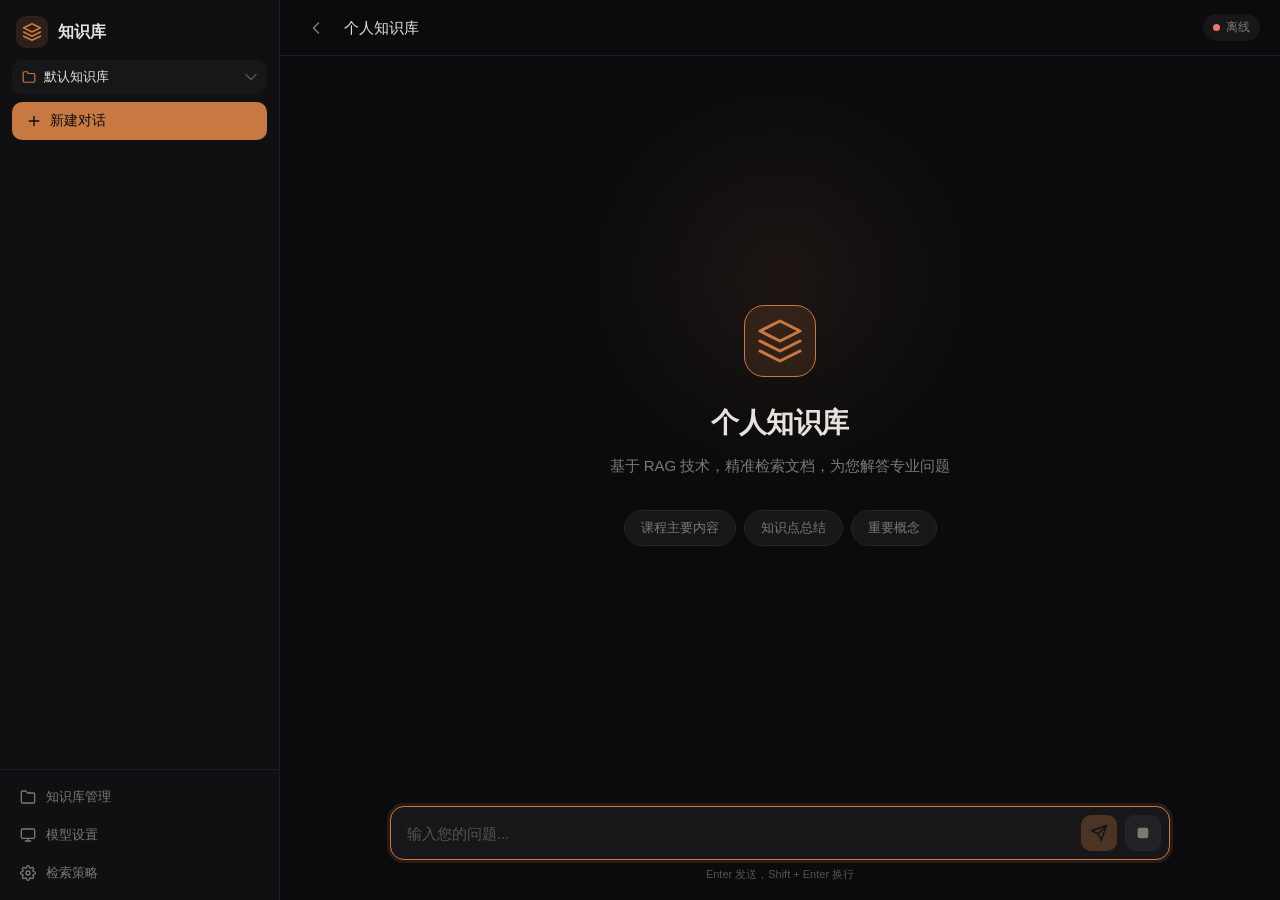
==== commit 8cb92f4a: "chore: 完成项目整体优化与配置更新 1. 新增并完善环境变量示例配置，支持自定义嵌入/重排序服务端点 2. 更新.gitignore，补充虚拟环境、日志、数据库等忽略规则 3. 为Nginx配置" ====
--- a/web/index.html
+++ b/web/index.html
@@ -4,6 +4,7 @@
     <meta charset="UTF-8">
     <meta name="viewport" content="width=device-width, initial-scale=1.0">
     <title>个人知识库</title>
+    <meta http-equiv="Content-Security-Policy" content="default-src 'self'; script-src 'self' 'unsafe-inline'; style-src 'self' 'unsafe-inline' https://fonts.googleapis.com; font-src 'self' https://fonts.gstatic.com; connect-src 'self' http://127.0.0.1:8001 https://api.siliconflow.cn; img-src 'self' data:;">
     <link rel="preconnect" href="https://fonts.googleapis.com">
     <link rel="preconnect" href="https://fonts.gstatic.com" crossorigin>
     <link href="https://fonts.googleapis.com/css2?family=Outfit:wght@300;400;500;600;700&family=DM+Sans:ital,wght@0,300;0,400;0,500;1,400&display=swap" rel="stylesheet">
@@ -97,7 +98,7 @@
 
             <!-- 聊天区域 -->
             <div class="chat" id="chat">
-                <div class="chat-messages" id="chatMessages">
+                <div class="chat-messages" id="chatMessages" aria-live="polite" aria-atomic="false">
                     <!-- 欢迎页 -->
                     <div class="welcome" id="welcome">
                         <div class="welcome-glow"></div>
@@ -463,7 +464,7 @@
     </div>
 
     <!-- Toast 通知 -->
-    <div class="toast-container" id="toastContainer"></div>
+    <div class="toast-container" id="toastContainer" aria-live="polite" role="status"></div>
 
     <script src="app.js?v=5"></script>
 </body>
--- a/web/styles.css
+++ b/web/styles.css
@@ -1080,38 +1080,7 @@
     font-weight: 600;
 }
 
-/* Settings tabs */
-.settings-tabs {
-    display: flex;
-    border-bottom: 1px solid var(--border-subtle);
-    padding: 0 24px;
-    gap: 4px;
-}
-
-.settings-tab {
-    padding: 10px 16px;
-    background: none;
-    border: none;
-    border-bottom: 2px solid transparent;
-    color: var(--text-secondary);
-    font-family: var(--font-body);
-    font-size: 13px;
-    font-weight: 500;
-    cursor: pointer;
-    transition: color var(--t-fast), border-color var(--t-fast);
-    white-space: nowrap;
-}
-
-.settings-tab:hover {
-    color: var(--text-primary);
-}
-
-.settings-tab.active {
-    color: var(--accent);
-    border-bottom-color: var(--accent);
-}
-
-/* Settings body / tab panels */
+/* Settings body */
 .settings-body {
     padding: 20px 24px 24px;
     overflow-y: auto;
@@ -1119,17 +1088,6 @@
     min-height: 0;
 }
 
-.tab-panel {
-    display: none;
-}
-
-.tab-panel.active {
-    display: block;
-}
-
-#tabModel {
-    /* 由外层 .settings-body 统一管理滚动，避免双重滚动条 */
-}
 
 .setting-group {
     margin-bottom: 20px;
@@ -1236,50 +1194,6 @@
     opacity: 0.5;
     cursor: not-allowed;
     transform: none;
-}
-
-/* Provider Toggle */
-.provider-toggle {
-    display: flex;
-    background: var(--bg-elevated);
-    border-radius: var(--r-lg);
-    padding: 3px;
-    margin-bottom: 20px;
-    border: 1px solid var(--border-default);
-}
-
-.provider-btn {
-    flex: 1;
-    padding: 8px 16px;
-    border: none;
-    border-radius: var(--r-md);
-    background: transparent;
-    color: var(--text-secondary);
-    font-family: var(--font-body);
-    font-size: 13px;
-    font-weight: 500;
-    cursor: pointer;
-    transition: all var(--t-fast);
-}
-
-.provider-btn.active {
-    background: var(--accent);
-    color: var(--text-inverse);
-    box-shadow: 0 2px 8px rgba(200, 121, 65, 0.3);
-}
-
-.provider-btn:not(.active):hover {
-    color: var(--text-primary);
-    background: var(--bg-hover);
-}
-
-/* Provider Panels */
-.provider-panel {
-    display: none;
-}
-
-.provider-panel.active {
-    display: block;
 }
 
 /* Mini Toggle (per-model provider switch) */
